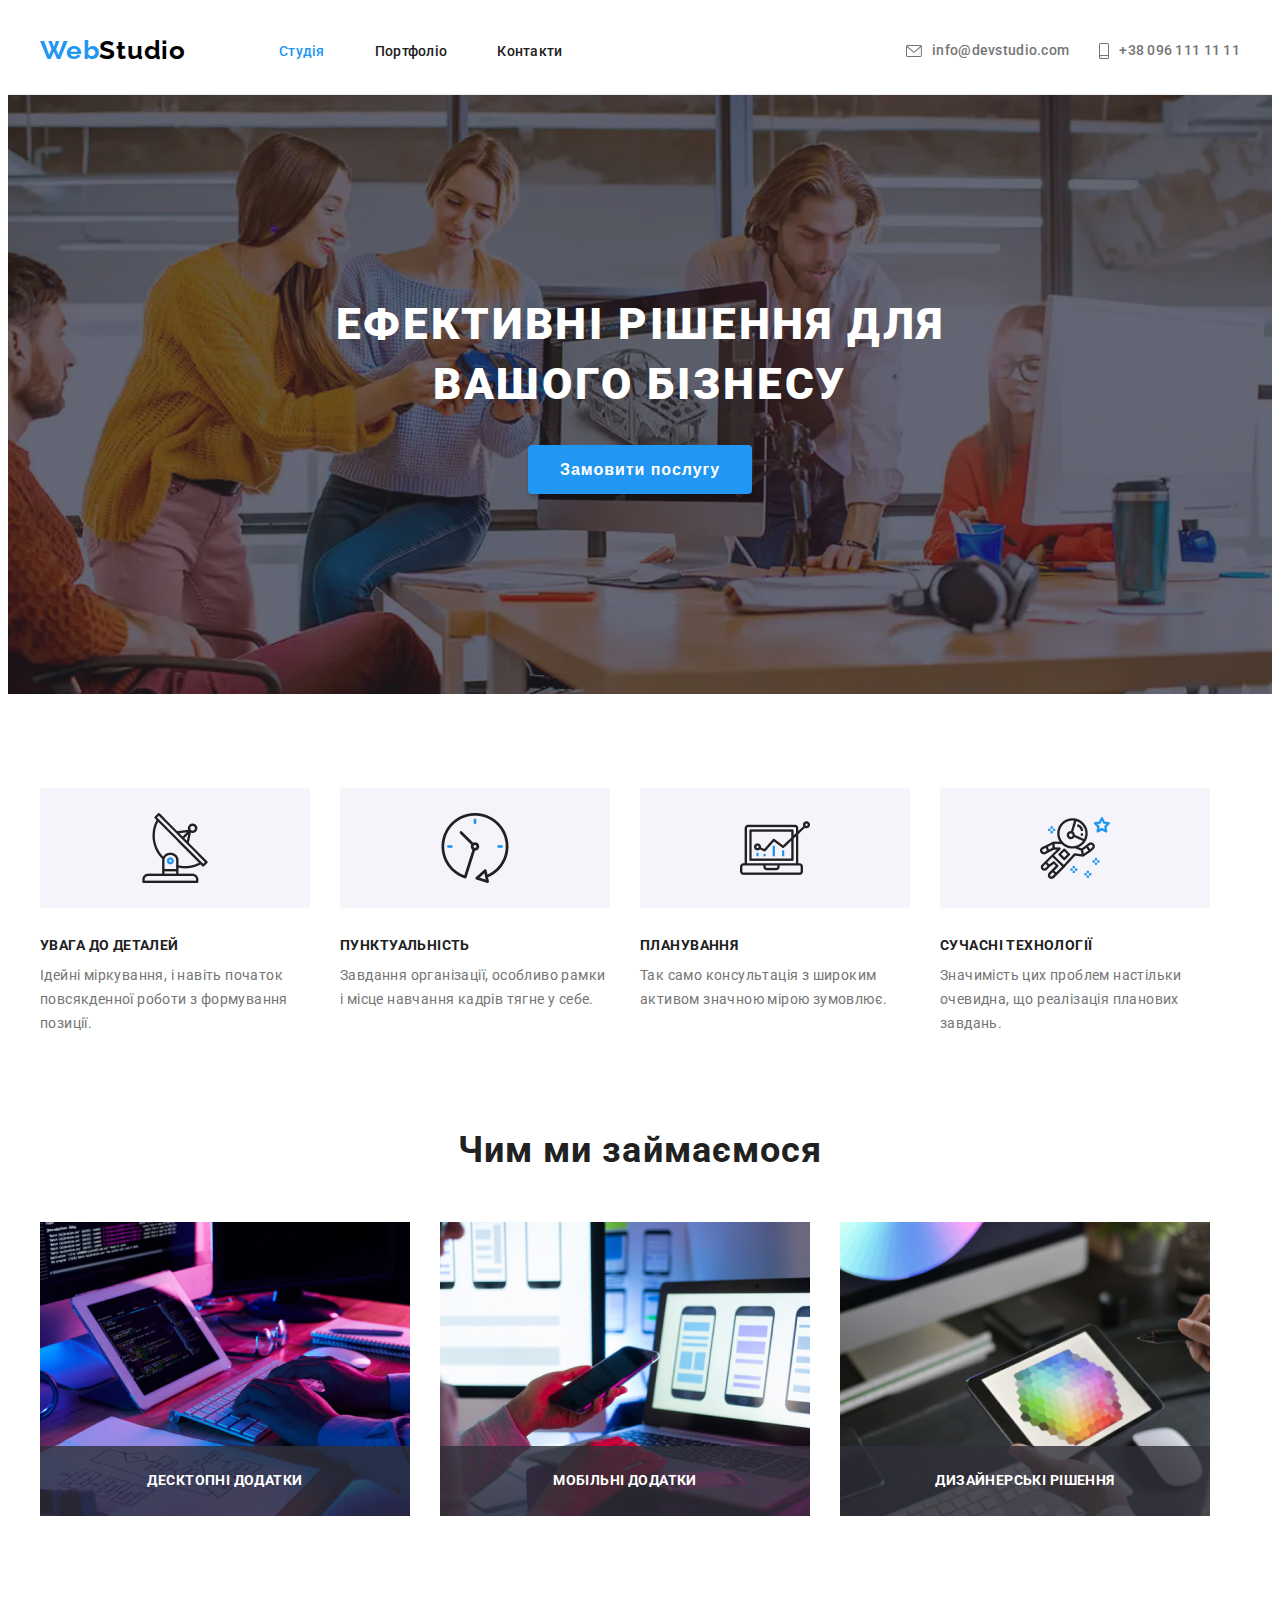
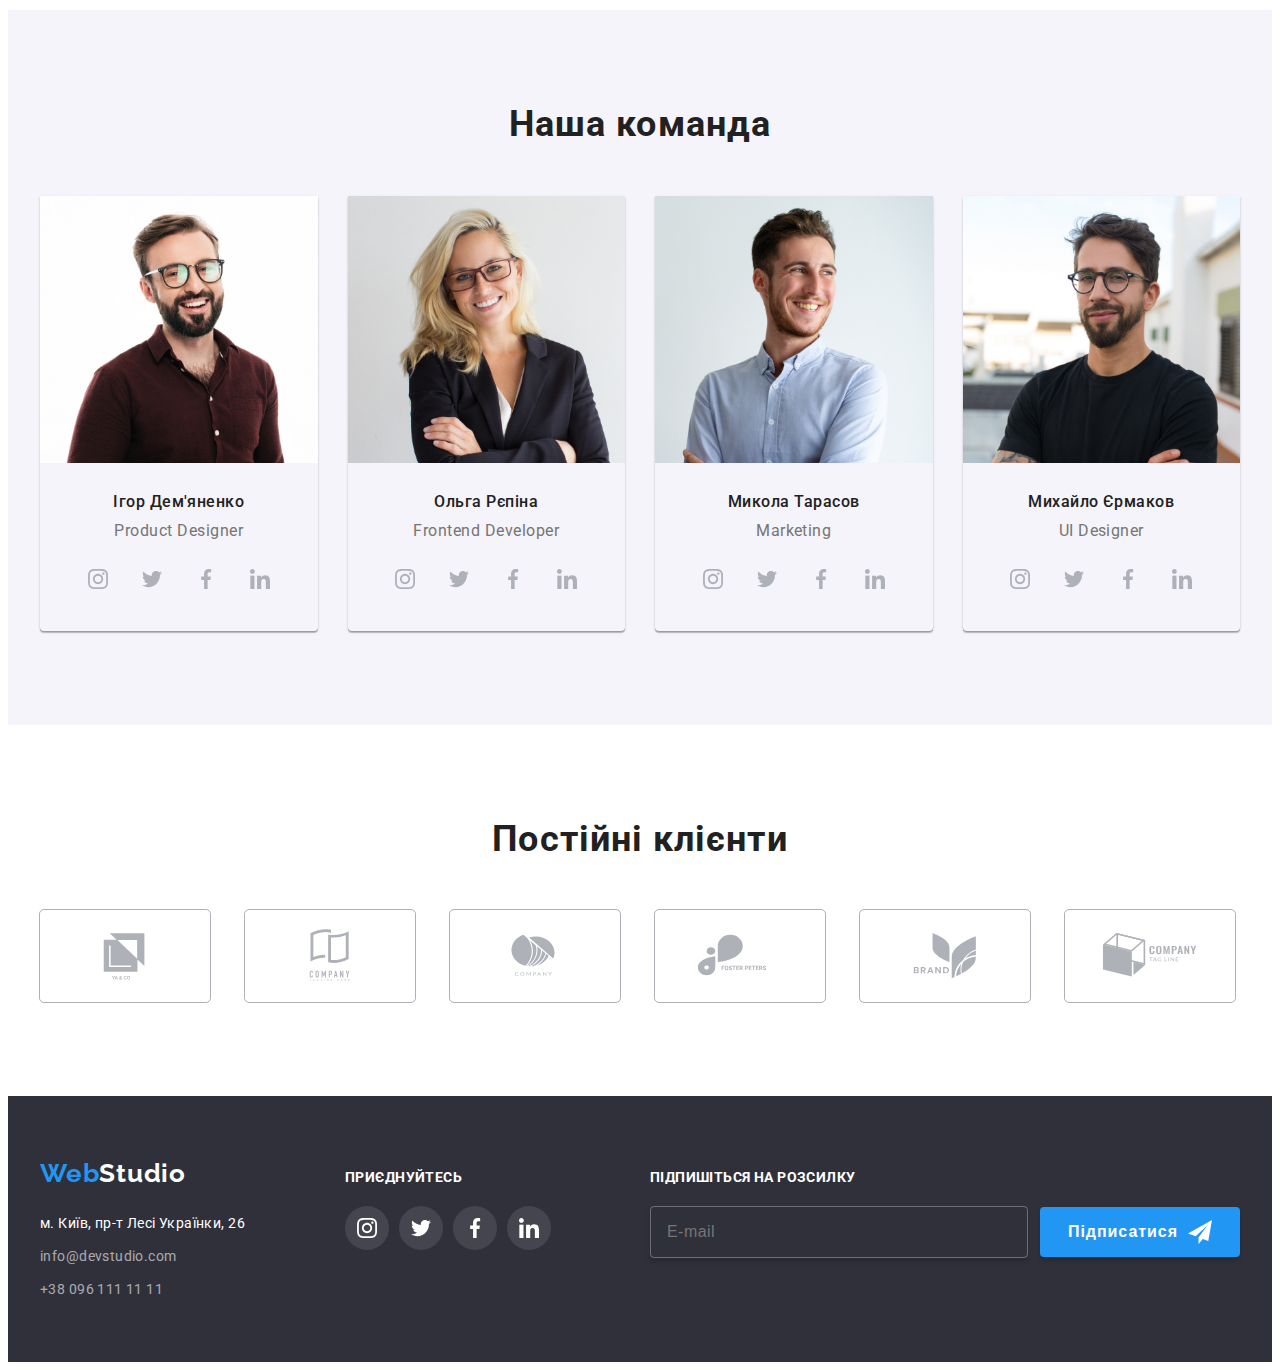
==== index.html @ 10460220 "firstcommit" ====
<!DOCTYPE html>
<html lang="en">
  <head>
    <meta charset="UTF-8" />
    <meta name="viewport" content="width=device-width, initial-scale=1.0" />
    <title>Document</title>
    <link
      rel="stylesheet"
      href="https://cdnjs.cloudflare.com/ajax/libs/modern-normalize/2.0.0/modern-normalize.min.css"
      integrity="sha512-4xo8blKMVCiXpTaLzQSLSw3KFOVPWhm/TRtuPVc4WG6kUgjH6J03IBuG7JZPkcWMxJ5huwaBpOpnwYElP/m6wg=="
      crossorigin="anonymous"
      referrerpolicy="no-referrer" />
    <link rel="preconnect" href="https://fonts.googleapis.com" />
    <link rel="preconnect" href="https://fonts.gstatic.com" crossorigin />
    <link
      href="https://fonts.googleapis.com/css2?family=Raleway:ital,wght@0,100..900;1,100..900&family=Roboto:ital,wght@0,100;0,300;0,400;0,500;0,700;0,900;1,100;1,300;1,400;1,500;1,700;1,900&display=swap"
      rel="stylesheet" />
   
    <link rel="stylesheet" href="./style/main.min.css" />
  </head>
  <body>
    <header class="header">
      <div class="container">
        <a href="./index.html" class="header__logo"
          ><span class="header__color">Web</span>Studio</a
        >
        <nav class="nav">
          <ul class="nav__list">
            <li class="nav__item">
              <a href="./index.html" class="nav__link curent">Студія</a>
            </li>
            <li class="nav__item">
              <a href="./pages/portfolio.html" class="nav__link">Портфоліо</a>
            </li>
            <li class="nav__item"><a href="#" class="nav__link">Контакти</a></li>
          </ul>
        </nav>
        <ul class="header__list">
          <li class="header__item">
            <a href="mailto:info@devstudio.com" class="header__link"
              ><svg class="header__icon">
                <use href="./img/symbol-defs.svg#icon-mail"></use>
                </svg><span class="header__cell">info@devstudio.com</span></a
            >
          </li>
          <li class="header__item">
            <a href="tel:+380961111111" class="header__link"
              ><svg class="header__icon">
                <use href="./img/symbol-defs.svg#icon-tel"></use>
                </svg>
                <span class="header__cell">+38 096 111 11 11</span></a>
          </li>
        </ul>
      </div>
    </header>
    <main>
      <section class="hero">
        <div class="container">
          <h1 class="hero__title">Ефективні рішення для вашого бізнесу</h1>
          <button type="button" class="hero__btn" data-modal-open>
            Замовити послугу
          </button>
        </div>
      </section>
      <section class="advant">
        <div class="container">
          <ul class="advant__list">
            <li class="advant__item">
              <h2 class="advant__title">УВАГА ДО ДЕТАЛЕЙ</h2>
              <p class="advant__text">
                Ідейні міркування, і навіть початок повсякденної роботи з
                формування позиції.
              </p>
            </li>
            <li class="advant__item">
              <h2 class="advant__title">ПУНКТУАЛЬНІСТЬ</h2>
              <p class="advant__text">
                Завдання організації, особливо рамки і місце навчання кадрів
                тягне у себе.
              </p>
            </li>
            <li class="advant__item">
              <h2 class="advant__title">ПЛАНУВАННЯ</h2>
              <p class="advant__text">
                Так само консультація з широким активом значною мірою зумовлює.
              </p>
            </li>
            <li class="advant__item">
              <h2 class="advant__title">СУЧАСНІ ТЕХНОЛОГІЇ</h2>
              <p class="advant__text">
                Значимість цих проблем настільки очевидна, що реалізація
                планових завдань.
              </p>
            </li>
          </ul>
        </div>
      </section>
      <section class="work">
        <div class="container">
          <h2 class="work__title">Чим ми займаємося</h2>
          <ul class="work__list">
            <li class="work__item">
              <img src="./img/comp.jpg" alt="comp" class="work-images" />
              <div class="work__wrap">
                <h3 class="work__deck">Десктопні додатки</h3>
              </div>
            </li>
            <li class="work__item">
              <img src="./img/tel.jpg" alt="tel" class="work__images" />
              <div class="work__wrap">
                <h3 class="work__deck">Мобільні додатки</h3>
              </div>
            </li>
            <li class="work__item">
              <img src="./img/tablet.jpg" alt="tablet" class="work__images" />
              <div class="work__wrap">
                <h3 class="work__deck">Дизайнерські рішення</h3>
              </div>
            </li>
          </ul>
        </div>
      </section>
      <section class="team">
        <div class="container">
          <h2 class="team__title">Наша команда</h2>
          <ul class="team__list">
            <li class="team__item">
              <img src="./img/igor.jpg" alt="igor" class="team__img" />
              <div class="team__wrap">
                <h3 class="team__name">Ігор Дем'яненко</h3>
                <p class="team__taxt">Product Designer</p>
                <ul class="team__items">
                  <li class="team__itm">
                    <a href="" class="team__link">
                      <svg class="team__icon">
                        <use href="./img/symbol-defs.svg#icon-instagram"></use>
                      </svg>
                    </a>
                  </li>
                  <li class="team__itm">
                    <a href="" class="team__link">
                      <svg class="team__icon">
                        <use href="./img/symbol-defs.svg#icon-twitter"></use>
                      </svg>
                    </a>
                  </li>
                  <li class="team__itm">
                    <a href="" class="team__link">
                      <svg class="team__icon">
                        <use href="./img/symbol-defs.svg#icon-facebook"></use>
                      </svg>
                    </a>
                  </li>
                  <li class="team__itm">
                    <a href="" class="team__link">
                      <svg class="team__icon">
                        <use href="./img/symbol-defs.svg#icon-linkedin"></use>
                      </svg>
                    </a>
                  </li>
                </ul>
              </div>
            </li>
            <li class="team__item">
              <img src="./img/olha.jpg" alt="olha" class="team__img" />
              <div class="team__wrap">
                <h3 class="team__name">Ольга Рєпіна</h3>
                <p class="team__taxt">Frontend Developer</p>
                <ul class="team__items">
                  <li class="team__itm">
                    <a href="" class="team__link">
                      <svg class="team__icon">
                        <use href="./img/symbol-defs.svg#icon-instagram"></use>
                      </svg>
                    </a>
                  </li>
                  <li class="team__itm">
                    <a href="" class="team__link">
                      <svg class="team__icon">
                        <use href="./img/symbol-defs.svg#icon-twitter"></use>
                      </svg>
                    </a>
                  </li>
                  <li class="team__itm">
                    <a href="" class="team__link">
                      <svg class="team__icon">
                        <use href="./img/symbol-defs.svg#icon-facebook"></use>
                      </svg>
                    </a>
                  </li>
                  <li class="team__itm">
                    <a href="" class="team__link">
                      <svg class="team__icon">
                        <use href="./img/symbol-defs.svg#icon-linkedin"></use>
                      </svg>
                    </a>
                  </li>
                </ul>
              </div>
            </li>
            <li class="team__item">
              <img src="./img/mukola.jpg" alt="mukola" class="team__img" />
              <div class="team__wrap">
                <h3 class="team__name">Микола Тарасов</h3>
                <p class="team__taxt">Marketing</p>
                <ul class="team__items">
                  <li class="team__itm">
                    <a href="" class="team__link">
                      <svg class="team__icon">
                        <use href="./img/symbol-defs.svg#icon-instagram"></use>
                      </svg>
                    </a>
                  </li>
                  <li class="team__itm">
                    <a href="" class="team__link">
                      <svg class="team__icon">
                        <use href="./img/symbol-defs.svg#icon-twitter"></use>
                      </svg>
                    </a>
                  </li>
                  <li class="team__itm">
                    <a href="" class="team__link">
                      <svg class="team__icon">
                        <use href="./img/symbol-defs.svg#icon-facebook"></use>
                      </svg>
                    </a>
                  </li>
                  <li class="team__itm">
                    <a href="" class="team__link">
                      <svg class="team__icon">
                        <use href="./img/symbol-defs.svg#icon-linkedin"></use>
                      </svg>
                    </a>
                  </li>
                </ul>
              </div>
            </li>
            <li class="team__item">
              <img src="./img/michael.jpg" alt="michael" class="team__img" />
              <div class="team__wrap">
                <h3 class="team__name">Михайло Єрмаков</h3>
                <p class="team__taxt">UI Designer</p>
                <ul class="team__items">
                  <li class="team__itm">
                    <a href="" class="team__link">
                      <svg class="team__icon">
                        <use href="./img/symbol-defs.svg#icon-instagram"></use>
                      </svg>
                    </a>
                  </li>
                  <li class="team__itm">
                    <a href="" class="team__link">
                      <svg class="team__icon">
                        <use href="./img/symbol-defs.svg#icon-twitter"></use>
                      </svg>
                    </a>
                  </li>
                  <li class="team__itm">
                    <a href="" class="team__link">
                      <svg class="team__icon">
                        <use href="./img/symbol-defs.svg#icon-facebook"></use>
                      </svg>
                    </a>
                  </li>
                  <li class="team__itm">
                    <a href="" class="team__link">
                      <svg class="team__icon">
                        <use href="./img/symbol-defs.svg#icon-linkedin"></use>
                      </svg>
                    </a>
                  </li>
                </ul>
              </div>
            </li>
          </ul>
        </div>
      </section>
      <section class="client">
        <div class="container">
          <h2 class="client__title">Постійні клієнти</h2>
          <ul class="client__list">
            <li class="client__item">
              <a href="" class="client__link">
                <svg class="client__icon">
                  <use href="./img/symbol-defs.svg#icon-yago"></use>
                </svg>
              </a>
            </li>
            <li class="client__item">
              <a href="" class="client__link">
                <svg class="client__icon">
                  <use href="./img/symbol-defs.svg#icon-company"></use>
                </svg>
              </a>
            </li>
            <li class="client__item">
              <a href="" class="client__link">
                <svg class="client__icon">
                  <use href="./img/symbol-defs.svg#icon-company1"></use>
                </svg>
              </a>
            </li>
            <li class="client__item">
              <a href="" class="client__link">
                <svg class="client__icon">
                  <use href="./img/symbol-defs.svg#icon-foster"></use>
                </svg>
              </a>
            </li>
            <li class="client__item">
              <a href="" class="client__link">
                <svg class="client__icon">
                  <use href="./img/symbol-defs.svg#icon-brand"></use>
                </svg>
              </a>
            </li>
            <li class="client__item">
              <a href="" class="client__link">
                <svg class="client__icon">
                  <use href="./img/symbol-defs.svg#icon-tag-line"></use>
                </svg>
              </a>
            </li>
          </ul>
        </div>
      </section>
    </main>
    <footer class="footer">
      <div class="container">
        <div class="footer__wrapper">
          <a href="./index.html" class="footer__logo"
            ><span class="footer__color">Web</span>Studio</a
          >
          <address class="footer__address">
            <a
              href="https://www.google.com/maps?sca_esv=b5919fffce7396f9&sca_upv=1&rlz=1C1CHZN_ruUA982UA982&output=search&q=%D0%BC.+%D0%9A%D0%B8%D1%97%D0%B2,+%D0%BF%D1%80-%D1%82+%D0%9B%D0%B5%D1%81%D1%96+%D0%A3%D0%BA%D1%80%D0%B0%D1%97%D0%BD%D0%BA%D0%B8,+26&source=lnms&fbs=[base64]&entry=mc&ved=1t:200715&ictx=111"
              target="_blank"
              class="footer__position"
              >м. Київ, пр-т Лесі Українки, 26</a
            >
            <ul class="footer__list">
              <li class="footer__item">
                <a href="mailto:info@devstudio.com" class="footer__link"
                  >info@devstudio.com</a
                >
              </li>
              <li class="footer__item">
                <a href="tel:+380961111111" class="footer__link"
                  >+38 096 111 11 11</a
                >
              </li>
            </ul>
          </address>
        </div>
        <div class="footer__box">
          <h2 class="footer__title">приєднуйтесь</h2>
          <ul class="footer__items">
            <li class="footer__itm">
              <a href="" class="footer__social">
                <svg class="footer__icon">
                  <use href="./img/symbol-defs.svg#icon-instagram"></use>
                </svg>
              </a>
            </li>
            <li class="footer__itm">
              <a href="" class="footer__social">
                <svg class="footer__icon">
                  <use href="./img/symbol-defs.svg#icon-twitter"></use>
                </svg>
              </a>
            </li>
            <li class="footer__itm">
              <a href="" class="footer__social">
                <svg class="footer__icon">
                  <use href="./img/symbol-defs.svg#icon-facebook"></use>
                </svg>
              </a>
            </li>
            <li class="footer__itm">
              <a href="" class="footer__social">
                <svg class="footer__icon">
                  <use href="./img/symbol-defs.svg#icon-linkedin"></use>
                </svg>
              </a>
            </li>
          </ul>
        </div>
        <div class="footer__block">
          <b class="footer__subscribe">Підпишіться на розсилку</b>
          <form class="footer__form">
            <input type="email" placeholder="E-mail" class="footer__input" />
            <button type="submit" class="footer__btn">
              Підписатися
              <svg class="footer__plane">
                <use href="./img/symbol-defs.svg#icon-plane"></use>
              </svg>
            </button>
          </form>
        </div>
      </div>
    </footer>
    <div class="backdrop is-hidden" data-modal>
      <div class="modal">
        <h2 class="modal__title">Залиште свої дані, ми вам передзвонимо</h2>
        <form class="modal__form">
          <div class="modal__box">
            <label class="modal__label" for="name"
              >Ім'я
              <input type="text" class="modal__input" id="name" required />
              <svg class="modal__icon">
                <use href="./img/symbol-defs.svg#icon-person"></use>
              </svg>
            </label>
          </div>
          <div class="modal__box">
            <label class="modal__label" for="tel"
              >Телефон
              <input
                type="tel"
                class="modal__input"
                id="tel"
                required
                pattern="^(\+?38)?0\d{9}$"
                placeholder="+380501234567" />

              <svg class="modal__icon">
                <use href="./img/symbol-defs.svg#icon-phone"></use>
              </svg>
            </label>
          </div>
          <div class="modal__box">
            <label class="modal__label" for="post"
              >Пошта
              <input type="email" class="modal__input" id="post" required />

              <svg class="modal__icon">
                <use href="./img/symbol-defs.svg#icon-email"></use>
              </svg>
            </label>
          </div>
          <label class="modal__label" for="coment"
            >Коментар
            <textarea
              name="feedback"
              placeholder="Введіть текст"
              class="modal__coment"
              id="coment"
              required></textarea>
          </label>
          <div class="modal__wrap">
            <label class="modal__checked" for="check">
              <input type="checkbox" class="modal__check" id="check" required />
              <span class="modal__span">Погоджуюся з розсилкою та приймаю</span>
            </label>
            <a href="/" class="modal__link"> Умови договору</a>
          </div>
          <button type="submit" class="modal__btn">Відправити</button>
          <button type="button" class="btn__close" data-modal-close>
            <svg class="form__close">
              <use href="./img/symbol-defs.svg#icon-close"></use>
            </svg>
          </button>
        </form>
      </div>
    </div>
    <script src="./js/modal.js"></script>
  </body>
</html>
---- style/main.min.css ----
body{font-family:"Roboto"}.container{width:1200px;margin:0 auto;padding:0 15px}ul{list-style:none;margin:0;padding:0}a{text-decoration:none}img{display:block;width:100%;height:auto;max-width:100%}h1,h2,h3,p{margin:0}.header{padding:16px 0;border-bottom:1px solid #ececec}@media screen and (min-width: 768px){.header{padding:26px 0}}@media screen and (min-width: 1200px){.header{padding:25px 0}}.header>.container{display:flex;align-items:center}.header__logo{color:#000;font-family:"Raleway";font-size:24px;font-weight:700;line-height:1.38;letter-spacing:.72px;margin-right:auto;animation:logo-scale 5000ms alternate infinite}@media screen and (min-width: 768px){.header__logo{margin-right:88px}}@media screen and (min-width: 1200px){.header__logo{font-size:26px;letter-spacing:.78px;margin-right:93px}}@keyframes logo-scale{0%{transform:scale(0.9)}100%{transform:scale(1.1)}}.header__button{border:none;background:rgba(0,0,0,0);width:40px;height:40px}@media screen and (min-width: 768px){.header__button{display:none}}.header__burger{width:40px;height:40px;fill:#000}.header__color{color:#2196f3}.header__list{margin-left:auto;display:none}@media screen and (min-width: 768px){.header__list{flex-direction:column;gap:10px;display:flex}}@media screen and (min-width: 1200px){.header__list{flex-direction:row;gap:30px}}.header__item:nth-child(2) .header__icon{width:10px;height:16px}.header__link{display:flex;align-items:center;gap:10px}.header__link:hover .header__cell,.header__link:focus .header__cell{color:#2196f3}.header__link:hover .header__icon,.header__link:focus .header__icon{fill:#2196f3}.header__cell{color:#757575;font-size:12px;font-weight:500;line-height:1.14;letter-spacing:.28px;transition:color 250ms cubic-bezier(0.4, 0, 0.2, 1)}@media screen and (min-width: 1200px){.header__cell{font-size:14px}}.header__icon{width:16px;height:12px;fill:#757575;transition:fill 250ms cubic-bezier(0.4, 0, 0.2, 1)}.nav__list{display:none;gap:50px}@media screen and (min-width: 768px){.nav__list{display:flex}}.nav__item{position:relative}.nav__link{color:#212121;font-size:14px;font-weight:500;line-height:1.14;letter-spacing:.28px;transition:color 250ms cubic-bezier(0.4, 0, 0.2, 1)}.nav__link:hover,.nav__link:focus{color:#2196f3}.curent{color:#2196f3}.curent::after{content:"";display:block;opacity:0;border-radius:2px;background-color:#2196f3;width:100%;height:4px;position:absolute;top:49px;left:0;transition:550ms cubic-bezier(0.4, 0, 0.2, 1);transform:scale(0)}.curent:hover::after{opacity:1;transform:scale(1)}.menu{z-index:1;position:fixed;top:0;left:0;width:100vw;height:100vh;background-color:#fff;padding:48px 0px 48px 40px;box-shadow:0px 4px 8px 0px rgba(0,0,0,.04),0px 2px 4px 0px rgba(0,0,0,.08),0px 1px 3px 0px rgba(0,0,0,.16)}.menu__button{background-color:rgba(0,0,0,0);position:absolute;top:10px;right:15px;border:none}.menu__close{width:40px;height:40px;fill:#000}.menu__item:first-child{margin-bottom:36px}.menu__item:last-child{margin-top:32px;margin-bottom:200px}.menu__link{color:#212121;font-size:40px;font-weight:500;line-height:normal;letter-spacing:.8px}.menu__link:hover{color:#2196f3}.menu__item-contact:first-child{margin-bottom:32px}.menu__item-contact:first-child .menu__contact-link{color:#2196f3;font-family:"Roboto";font-size:34px;font-style:normal;font-weight:500;line-height:normal;letter-spacing:.68px}.menu__contact-link{color:#757575;font-family:"Roboto";font-size:24px;font-style:normal;font-weight:500;line-height:normal;letter-spacing:.48px}.menu__list-social{display:flex;margin-top:64px;flex-wrap:wrap}.menu__item-social:not(:last-child){margin-right:10px;display:flex}.menu__item-social:not(:last-child)::after{content:"";width:1px;height:22px;background:rgba(33,33,33,.2);display:flex;margin-left:10px}.menu__link-social{color:#2196f3;font-size:18px;font-weight:500;line-height:22px;letter-spacing:.36px}.hero{padding-top:118px;padding-bottom:118px;background-image:linear-gradient(rgba(47, 48, 58, 0.4), rgba(47, 48, 58, 0.4)),url(../img/hero.webp);background-position:center;background-repeat:no-repeat;background-size:cover;text-align:center;overflow:hidden}@media screen and (min-width: 1200px){.hero{padding-top:200px;padding-bottom:200px}}.hero__title{color:#fff;text-align:center;font-size:26px;font-weight:900;line-height:1.61;letter-spacing:1.56px;text-transform:uppercase;width:100%;margin-left:auto;margin-right:auto;margin-bottom:30px;animation-name:title-move;animation-duration:2000ms}@media screen and (min-width: 480px){.hero__title{width:360px}}@media screen and (min-width: 1200px){.hero__title{width:696px;font-size:44px;letter-spacing:2.64px;line-height:1.36;margin-bottom:30px}}@keyframes title-move{0%{transform:translateX(-1500px) scale(0);color:#000}100%{transform:translateX(0) scale(1);color:#fff}}.hero__btn{color:#fff;text-align:center;font-size:16px;font-weight:700;line-height:1.87;letter-spacing:.96px;background-color:#2196f3;padding:10px 24px;border:none;border-radius:4px;box-shadow:0px 4px 4px 0px rgba(0,0,0,.15);animation-name:btn-move;animation-duration:2000ms}@media screen and (min-width: 1200px){.hero__btn{padding:10px 32px}}@keyframes btn-move{0%{transform:translateX(1500px) rotate(0) scale(0);color:#000;background-color:red}100%{transform:translateX(0) rotate(360deg) scale(1);color:#fff;background-color:#2196f3}}.advant{padding-top:94px}.advant__list{display:flex;flex-wrap:wrap;gap:30px}.advant__item::before{content:"";margin-bottom:30px;display:block;width:100%;height:120px;border-radius:4px;background-color:#f5f4fa;background-position:center;background-repeat:no-repeat}.advant__item:first-child::before{background-image:url(../img/antenna.png)}.advant__item:nth-child(2)::before{background-image:url(../img/clock.png)}.advant__item:nth-child(3)::before{background-image:url(../img/diagram.png)}.advant__item:last-child::before{background-image:url(../img/astronaut.png)}.advant__title{color:#212121;font-size:14px;font-weight:700;line-height:1.14;letter-spacing:.42px;text-transform:uppercase;margin-bottom:10px;text-align:center}@media screen and (min-width: 768px){.advant__title{text-align:start}}.advant__text{color:#757575;font-size:14px;font-weight:400;line-height:1.71;letter-spacing:.4px;width:100%}@media screen and (min-width: 768px){.advant__text{width:354px}}@media screen and (min-width: 1200px){.advant__text{width:270px}}.work{padding-top:94px;padding-bottom:94px;text-align:center;display:none}@media screen and (min-width: 1200px){.work{display:block}}.work__title{color:#212121;text-align:center;font-size:36px;font-weight:700;line-height:1.16;letter-spacing:1.08px;margin-bottom:50px}.work__list{display:flex;gap:30px}.work__item{position:relative}.work__wrap{padding-top:27px;padding-bottom:27px;background-color:rgba(47,48,58,.8);position:absolute;bottom:0;left:0;width:100%}.work__deck{color:#fff;text-align:center;font-size:14px;font-weight:700;line-height:1.14;letter-spacing:.42px;text-transform:uppercase}.team{padding-top:60px;padding-bottom:60px;text-align:center;background-color:#f5f4fa}@media screen and (min-width: 1200px){.team{padding-top:94px;padding-bottom:94px}}.team__title{color:#212121;text-align:center;font-size:28px;font-weight:700;line-height:1.16;letter-spacing:.84px;margin-bottom:30px}@media screen and (min-width: 1200px){.team__title{font-size:36px;letter-spacing:1.08px;margin-bottom:50px}}.team__list{display:flex;gap:30px;flex-wrap:wrap}.team__item{flex-basis:100%;border-radius:0px 0px 4px 4px;box-shadow:0px 1px 3px 0px rgba(0,0,0,.12),0px 1px 1px 0px rgba(0,0,0,.14),0px 2px 1px 0px rgba(0,0,0,.2)}@media screen and (min-width: 768px){.team__item{flex-basis:calc((100% - 30px)/2)}}@media screen and (min-width: 1200px){.team__item{flex-basis:calc((100% - 90px)/4)}}.team__img{width:100%}.team__wrap{padding-top:30px;padding-bottom:30px}.team__name{color:#212121;text-align:center;font-size:16px;font-weight:500;line-height:1.18;letter-spacing:.48px;margin-bottom:10px}.team__taxt{color:#757575;text-align:center;font-size:16px;font-weight:400;line-height:1.18;letter-spacing:.48px;margin-bottom:16px}.team__items{display:flex;justify-content:center;gap:10px}.team__link{padding:12px 12px;border-radius:50%;display:flex;justify-content:center;align-items:center;transition-property:background-color;transition-duration:250ms;transition-timing-function:cubic-bezier(0.4, 0, 0.2, 1)}.team__link:hover,.team__link:focus{border:none;background-color:#2196f3;outline:0px solid #2196f3}.team__link:hover .team__icon,.team__link:focus .team__icon{fill:#fff}.team__icon{width:20px;height:20px;fill:#afb1b8;transition-property:fill;transition-duration:250ms;transition-timing-function:cubic-bezier(0.4, 0, 0.2, 1)}.client{padding-top:60px;padding-bottom:60px;text-align:center}@media screen and (min-width: 1200px){.client{padding-top:94px;padding-bottom:94px}}.client__title{color:#212121;text-align:center;font-size:28px;font-weight:700;line-height:1.16;letter-spacing:.84px;margin-bottom:30px}@media screen and (min-width: 1200px){.client__title{font-size:36px;letter-spacing:1.08px;margin-bottom:50px}}.client__list{display:flex;flex-wrap:wrap;gap:30px}.client__item{flex-basis:calc((100% - 30px)/2)}@media screen and (min-width: 768px){.client__item{flex-basis:calc((100% - 60px)/3)}}@media screen and (min-width: 1200px){.client__item{flex-basis:calc((100% - 150px)/6)}}.client__item:hover .client__link{border-color:#2196f3}.client__item:hover .client__icon{fill:#2196f3}.client__link{width:100%;height:92px;border-radius:4px;outline:1px solid #afb1b8;display:flex;justify-content:center;align-items:center;transition-property:border-color;transition-duration:250ms;transition-timing-function:cubic-bezier(0.4, 0, 0.2, 1)}@media screen and (min-width: 480px){.client__link{width:210px}}@media screen and (min-width: 768px){.client__link{width:226px}}@media screen and (min-width: 1200px){.client__link{width:170px}}.client__icon{width:106px;height:60px;fill:#afb1b8;transition-property:fill;transition-duration:250ms;transition-timing-function:cubic-bezier(0.4, 0, 0.2, 1)}.footer{padding-top:60px;padding-bottom:60px;background-color:#2f303a}.footer>.container{display:flex;flex-direction:column;text-align:center;justify-content:center;flex-wrap:wrap;row-gap:60px}@media screen and (min-width: 768px){.footer>.container{align-items:first baseline;flex-direction:row}}@media screen and (min-width: 1200px){.footer>.container{text-align:start}}.footer__wrapper{display:flex;flex-direction:column}@media screen and (min-width: 768px){.footer__wrapper{width:235px}}.footer__logo{color:#fff;font-family:"Raleway";font-size:24px;font-weight:700;line-height:1.38;letter-spacing:.72px}@media screen and (min-width: 1200px){.footer__logo{font-size:26px;letter-spacing:.78px}}.footer__color{color:#2196f3}.footer__address{font-style:normal;margin-top:20px}@media screen and (min-width: 768px){.footer__box{margin-left:165px}}@media screen and (min-width: 1200px){.footer__box{margin-left:70px}}.footer__position{color:#fff;font-size:14px;font-weight:400;line-height:1.71;letter-spacing:.42px;margin-bottom:9px}.footer__list{display:flex;flex-direction:column;gap:9px;margin-top:9px}.footer__link{color:rgba(255,255,255,.6);font-size:14px;font-weight:400;line-height:1.71;letter-spacing:.42px}.footer__title{color:#fff;font-size:14px;font-weight:700;line-height:1.14;letter-spacing:.42px;text-transform:uppercase;margin-bottom:20px}.footer__items{display:flex;justify-content:center;gap:10px}.footer__social{padding:12px;display:flex;justify-content:center;align-items:center;border-radius:50%;background-color:rgba(255,255,255,.1);transition-property:background-color;transition-duration:250ms;transition-timing-function:cubic-bezier(0.4, 0, 0.2, 1)}.footer__social:hover{background-color:#2196f3}.footer__icon{width:20px;height:20px;fill:#fff;transition-property:fill;transition-duration:250ms;transition-timing-function:cubic-bezier(0.4, 0, 0.2, 1)}@media screen and (min-width: 1200px){.footer__block{margin-left:auto}}.footer__subscribe{color:#fff;font-size:14px;font-weight:700;line-height:1.14;letter-spacing:.42px;text-transform:uppercase;margin-bottom:20px;display:inline-block}.footer__form{display:flex;align-items:center;flex-direction:column;gap:20px}@media screen and (min-width: 1200px){.footer__form{flex-direction:row;gap:12px}}.footer__input{color:rgba(255,255,255,.6);font-size:16px;font-weight:400;line-height:1.25;letter-spacing:.48px;padding-top:15px;padding-bottom:15px;padding-left:16px;border-radius:4px;border:1px solid rgba(255,255,255,.3);background:rgba(33,150,243,0);box-shadow:0px 4px 4px 0px rgba(0,0,0,.15);width:100%}@media screen and (min-width: 480px){.footer__input{width:450px}}@media screen and (min-width: 1200px){.footer__input{width:358px}}.footer__btn{color:#fff;background-color:#2196f3;padding:10px 31px;text-align:center;font-size:16px;font-weight:700;line-height:1.87;letter-spacing:.96px;border-radius:4px;box-shadow:0px 4px 4px 0px rgba(0,0,0,.15);border:none;display:flex;align-items:center;gap:10px}@media screen and (min-width: 1200px){.footer__btn{padding:10px 28px}}.footer__plane{width:24px;height:24px;fill:#fff}.backdrop{position:fixed;display:flex;justify-content:center;align-items:center;top:0;left:0;width:100%;height:100%;background-image:linear-gradient(rgba(0, 0, 0, 0.5), rgba(0, 0, 0, 0.5));opacity:1;transition:opacity 400ms cubic-bezier(0.175, 0.885, 0.32, 1.275)}.is-hidden{opacity:0;pointer-events:none;visibility:hidden}.is-hidden .modal{transform:translate(0) rotate(360deg)}.modal{position:absolute;top:50%;left:50%;transform:translate(-50%, -50%);padding:40px;border-radius:4px;background:#fff;box-shadow:0px 1px 3px 0px rgba(0,0,0,.12),0px 1px 1px 0px rgba(0,0,0,.14),0px 2px 1px 0px rgba(0,0,0,.2);transition:visibility 400ms cubic-bezier(0.175, 0.885, 0.32, 1.275),opacity 400ms cubic-bezier(0.175, 0.885, 0.32, 1.275),box-shadow 400ms cubic-bezier(0.175, 0.885, 0.32, 1.275),transform 1s}.modal__title{color:#212121;text-align:center;font-size:20px;font-weight:700;line-height:1.15;letter-spacing:.6px;margin-bottom:12px;text-align:center}.modal__form{font-size:20px}.modal__box{position:relative}.modal__label{color:#757575;font-size:12px;font-weight:400;line-height:1.16;letter-spacing:.12px}.modal__icon{width:18px;height:18px;fill:#212121;position:absolute;top:55%;left:14px}.modal__input{display:block;margin-top:4px;margin-bottom:10px;width:100%;height:40px;border-radius:4px;border:1px solid rgba(33,33,33,.2);outline:rgba(0,0,0,0);padding:11px 12px 11px 42px;font-size:14px}.modal__input:hover,.modal__input:focus{border:1px solid #2196f3}.modal__input:hover+.modal__icon,.modal__input:focus+.modal__icon{fill:#2196f3}.modal__coment{display:block;margin-top:4px;margin-bottom:20px;padding:12px 16px;border-radius:4px;border:1px solid rgba(33,33,33,.2);width:100%;height:120px;color:rgba(117,117,117,.5);font-size:12px;font-weight:400;line-height:1.16;letter-spacing:.12px;resize:none;outline:rgba(0,0,0,0);font-size:14px}.modal__coment:focus{border-color:#2196f3}.modal__wrap{display:flex;align-items:center;gap:4px;margin-left:12px;margin-right:11px}.modal__checked{display:flex;align-items:center}.modal__check{width:16px;height:15px}.modal__span{color:#757575;font-size:14px;font-weight:400;line-height:1.71;letter-spacing:.42px;margin-left:8px}.modal__link{color:#2196f3;font-size:14px;font-weight:400;line-height:24px;letter-spacing:.42px;text-decoration-line:underline}.modal__btn{color:#fff;text-align:center;font-size:16px;font-weight:700;line-height:1.87;letter-spacing:.96px;padding:10px 52px;background-color:#2196f3;border:none;border-radius:4px;box-shadow:0px 4px 4px 0px rgba(0,0,0,.15);display:block;margin-left:auto;margin-right:auto;margin-top:30px}.btn__close{position:absolute;top:8px;right:8px;background-color:rgba(0,0,0,0);width:30px;height:30px;border-radius:50%;border:1px solid rgba(0,0,0,.1);outline:rgba(0,0,0,0);display:flex;justify-content:center;align-items:center}.btn__close:hover,.btn__close:focus{cursor:pointer}.btn__close:hover .form__close,.btn__close:focus .form__close{fill:#2196f3}.form__close{width:18px;height:18px;fill:#000}.card{padding-top:94px;padding-bottom:94px}.card__list{display:flex;flex-wrap:wrap;gap:30px}.card__item{flex-basis:100%;border:1px solid #eee;transition-property:box-shadow;transition-duration:250ms;transition-timing-function:cubic-bezier(0.4, 0, 0.2, 1)}@media screen and (min-width: 768px){.card__item{flex-basis:calc((100% - 30px)/2)}}@media screen and (min-width: 1200px){.card__item{flex-basis:calc((100% - 60px)/3)}}.card__item:hover{box-shadow:0px 1px 1px 0px rgba(0,0,0,.12),0px 4px 4px 0px rgba(0,0,0,.06),1px 4px 6px 0px rgba(0,0,0,.16)}.card__item:hover .card__desk{opacity:1}.card__box{position:relative;overflow:hidden}.card__img{width:100%}.card__desk{width:100%;height:100%;background-color:#2196f3;padding:63px 24px;color:#fff;font-size:18px;font-weight:400;line-height:1.55;letter-spacing:.54px;opacity:0;position:absolute;top:0;left:0;transition-property:opacity;transition-duration:250ms;transition-timing-function:cubic-bezier(0.4, 0, 0.2, 1)}.card__wrap{padding:20px 24px}.card__title{color:#212121;font-size:18px;font-weight:700;line-height:2;letter-spacing:1.08px;margin-bottom:4px}.card__text{color:#757575;font-size:16px;font-weight:400;line-height:1.87;letter-spacing:.48px}.button__list{display:flex;gap:8px;justify-content:flex-start;margin-bottom:50px;flex-wrap:wrap;row-gap:17px}@media screen and (min-width: 768px){.button__list{justify-content:center}}.button__btn{color:#212121;text-align:center;font-size:16px;font-style:normal;font-weight:500;line-height:1.62;letter-spacing:.48px;border-radius:4px;background:#f5f4fa;padding:6px 22px;border:none;transition-property:color,background-color,box-shadow;transition-duration:250ms;transition-timing-function:cubic-bezier(0.4, 0, 0.2, 1)}.button__btn:hover,.button__btn:focus{color:#fff;background-color:#2196f3;box-shadow:0px 3px 1px 0px rgba(0,0,0,.1),0px 1px 2px 0px rgba(0,0,0,.08),0px 2px 2px 0px rgba(0,0,0,.12)}/*# sourceMappingURL=main.min.css.map */
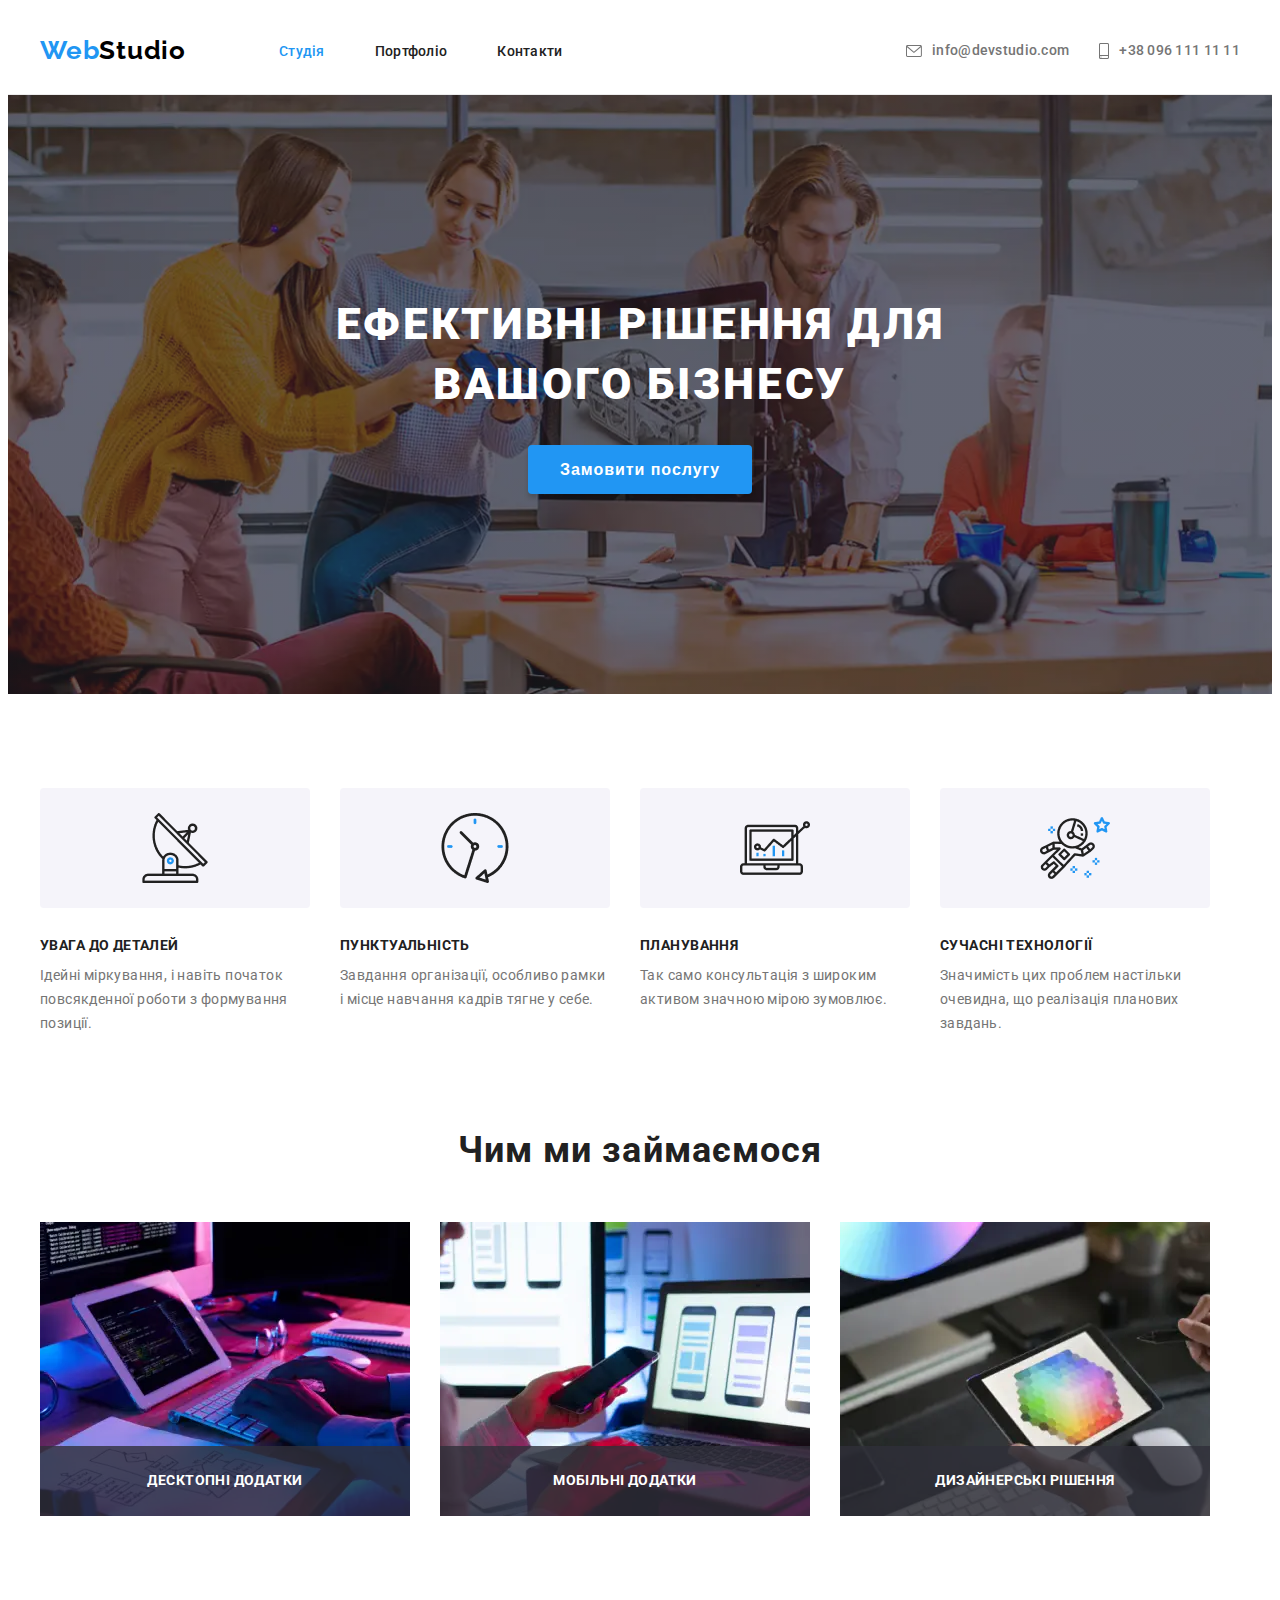
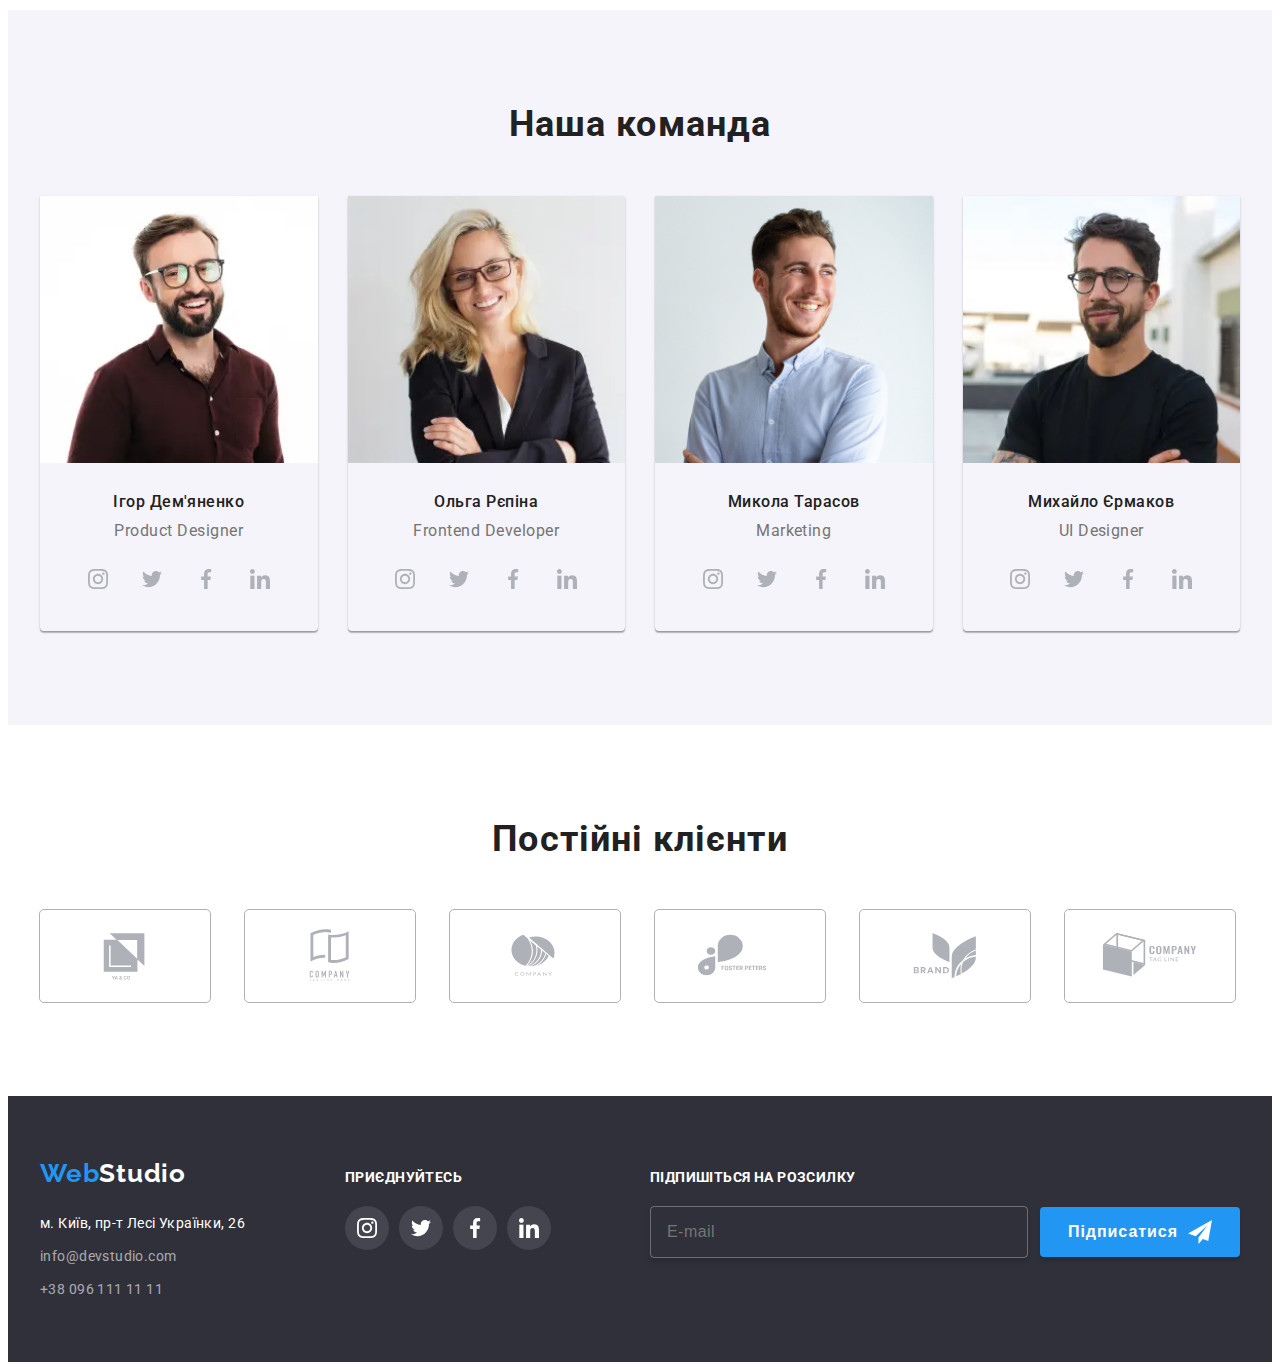
==== commit 6ac96bfa: "retina" ====
--- a/index.html
+++ b/index.html
@@ -9,13 +9,15 @@
       href="https://cdnjs.cloudflare.com/ajax/libs/modern-normalize/2.0.0/modern-normalize.min.css"
       integrity="sha512-4xo8blKMVCiXpTaLzQSLSw3KFOVPWhm/TRtuPVc4WG6kUgjH6J03IBuG7JZPkcWMxJ5huwaBpOpnwYElP/m6wg=="
       crossorigin="anonymous"
-      referrerpolicy="no-referrer" />
+      referrerpolicy="no-referrer"
+    />
     <link rel="preconnect" href="https://fonts.googleapis.com" />
     <link rel="preconnect" href="https://fonts.gstatic.com" crossorigin />
     <link
       href="https://fonts.googleapis.com/css2?family=Raleway:ital,wght@0,100..900;1,100..900&family=Roboto:ital,wght@0,100;0,300;0,400;0,500;0,700;0,900;1,100;1,300;1,400;1,500;1,700;1,900&display=swap"
-      rel="stylesheet" />
-   
+      rel="stylesheet"
+    />
+
     <link rel="stylesheet" href="./style/main.min.css" />
   </head>
   <body>
@@ -24,6 +26,11 @@
         <a href="./index.html" class="header__logo"
           ><span class="header__color">Web</span>Studio</a
         >
+        <button class="header__button" data-modal-header-open>
+          <svg class="header__burger">
+            <use href="./img/symbol-defs.svg#burger"></use>
+          </svg>
+        </button>
         <nav class="nav">
           <ul class="nav__list">
             <li class="nav__item">
@@ -32,25 +39,72 @@
             <li class="nav__item">
               <a href="./pages/portfolio.html" class="nav__link">Портфоліо</a>
             </li>
-            <li class="nav__item"><a href="#" class="nav__link">Контакти</a></li>
+            <li class="nav__item">
+              <a href="#" class="nav__link">Контакти</a>
+            </li>
           </ul>
         </nav>
         <ul class="header__list">
           <li class="header__item">
             <a href="mailto:info@devstudio.com" class="header__link"
               ><svg class="header__icon">
-                <use href="./img/symbol-defs.svg#icon-mail"></use>
-                </svg><span class="header__cell">info@devstudio.com</span></a
+                <use href="./img/symbol-defs.svg#icon-mail"></use></svg
+              ><span class="header__cell">info@devstudio.com</span></a
             >
           </li>
           <li class="header__item">
             <a href="tel:+380961111111" class="header__link"
               ><svg class="header__icon">
                 <use href="./img/symbol-defs.svg#icon-tel"></use>
-                </svg>
-                <span class="header__cell">+38 096 111 11 11</span></a>
+              </svg>
+              <span class="header__cell">+38 096 111 11 11</span></a
+            >
           </li>
         </ul>
+        <div class="menu is-hidden" data-header-modal>
+          <button class="menu__button" data-modal-header-close>
+            <svg class="menu__close">
+              <use href="./img/symbol-defs.svg#icon-close"></use>
+            </svg>
+          </button>
+          <ul class="menu__list">
+            <li class="menu__item">
+              <a href="./index.html" class="menu__link">Студія</a>
+            </li>
+            <li class="menu__item">
+              <a href="./pages/portfolio.html" class="menu__link">Портфоліо</a>
+            </li>
+            <li class="menu__item">
+              <a href="#" class="menu__link">Контакти</a>
+            </li>
+          </ul>
+          <ul class="menu__list-contact">
+            <li class="menu__item-contact">
+              <a href="tel:+380961111111" class="menu__contact-link"
+                >+38 096 111 11 11</a
+              >
+            </li>
+            <li class="menu__item-contact">
+              <a href="mailto:info@devstudio.com" class="menu__contact-link"
+                >info@devstudio.com</a
+              >
+            </li>
+          </ul>
+          <ul class="menu__list-social">
+            <li class="menu__item-social">
+              <a href="#" class="menu__link-social">Instagram</a>
+            </li>
+            <li class="menu__item-social">
+              <a href="#" class="menu__link-social">Twitter</a>
+            </li>
+            <li class="menu__item-social">
+              <a href="#" class="menu__link-social">Facebook</a>
+            </li>
+            <li class="menu__item-social">
+              <a href="#" class="menu__link-social">LinkedIn</a>
+            </li>
+          </ul>
+        </div>
       </div>
     </header>
     <main>
@@ -100,19 +154,46 @@
           <h2 class="work__title">Чим ми займаємося</h2>
           <ul class="work__list">
             <li class="work__item">
-              <img src="./img/comp.jpg" alt="comp" class="work-images" />
+              <picture>
+                <source
+                  srcset="
+                    ./img/desktop/desktop-comp@2x.webp 2x,
+                    ./img/desktop/desktop-comp@1x.webp 1x
+                  "
+                  media="(min-width: 1200px)"
+                />
+                <img src="./img/comp.jpg" alt="comp" class="work-images" />
+              </picture>
               <div class="work__wrap">
                 <h3 class="work__deck">Десктопні додатки</h3>
               </div>
             </li>
             <li class="work__item">
-              <img src="./img/tel.jpg" alt="tel" class="work__images" />
+              <picture>
+                <source
+                  srcset="
+                    ./img/desktop/desktop-mobile@2x.webp 2x,
+                    ./img/desktop/desktop-mobile@1x.webp 1x
+                  "
+                  media="(min-width: 1200px)"
+                />
+                <img src="./img/tel.jpg" alt="comp" class="work-images" />
+              </picture>
               <div class="work__wrap">
                 <h3 class="work__deck">Мобільні додатки</h3>
               </div>
             </li>
             <li class="work__item">
-              <img src="./img/tablet.jpg" alt="tablet" class="work__images" />
+              <picture>
+                <source
+                  srcset="
+                    ./img/desktop/desktop-tablet@2x.webp 2x,
+                    ./img/desktop/desktop-tablet@1x.webp 1x
+                  "
+                  media="(min-width: 1200px)"
+                />
+                <img src="./img/tablet.jpg" alt="comp" class="work-images" />
+              </picture>
               <div class="work__wrap">
                 <h3 class="work__deck">Дизайнерські рішення</h3>
               </div>
@@ -125,7 +206,30 @@
           <h2 class="team__title">Наша команда</h2>
           <ul class="team__list">
             <li class="team__item">
-              <img src="./img/igor.jpg" alt="igor" class="team__img" />
+              <picture>
+                <source
+                  srcset="
+                    ./img/desktop/igor-decstop@1x.webp 1x,
+                    ./img/desktop/igor-decstop@2x.webp 2x
+                  "
+                  media="(min-width: 1200px)"
+                />
+                <source
+                  srcset="
+                    ./img/tablet/igor-tablet@1x.webp 1x,
+                    ./img/tablet/igor-tablet@2x.webp 2x
+                  "
+                  media="(min-width: 768px)"
+                />
+                <source
+                  srcset="
+                    ./img/mobila/igor-mobile@1x.webp 1x,
+                    ./img/mobila/igor-mobile@2x.webp 2x
+                  "
+                  media="(max-width: 767px)"
+                />
+                <img src="./img/igor.jpg" alt="igor" class="team__img" />
+              </picture>
               <div class="team__wrap">
                 <h3 class="team__name">Ігор Дем'яненко</h3>
                 <p class="team__taxt">Product Designer</p>
@@ -162,7 +266,30 @@
               </div>
             </li>
             <li class="team__item">
-              <img src="./img/olha.jpg" alt="olha" class="team__img" />
+              <picture>
+                <source
+                  srcset="
+                    ./img/desktop/olga-decstop@1x.webp 1x,
+                    ./img/desktop/olga-decstop@2x.webp 2x
+                  "
+                  media="(min-width: 1200px)"
+                />
+                <source
+                  srcset="
+                    ./img/tablet/olga-tablet@1x.webp 1x,
+                    ./img/tablet/olga-tablet@2x.webp 2x
+                  "
+                  media="(min-width: 768px)"
+                />
+                <source
+                  srcset="
+                    ./img/mobila/olga-mobile@1x.webp 1x,
+                    ./img/mobila/olga-mobile@2x.webp 2x
+                  "
+                  media="(max-width: 767px)"
+                />
+                <img src="./img/olha.jpg" alt="olha" class="team__img" />
+              </picture>
               <div class="team__wrap">
                 <h3 class="team__name">Ольга Рєпіна</h3>
                 <p class="team__taxt">Frontend Developer</p>
@@ -199,7 +326,30 @@
               </div>
             </li>
             <li class="team__item">
-              <img src="./img/mukola.jpg" alt="mukola" class="team__img" />
+              <picture>
+                <source
+                  srcset="
+                    ./img/desktop/mukola-desktop@1x.jpg 1x,
+                    ./img/desktop/mukola-desktop@2x.jpg 2x
+                  "
+                  media="(min-width:1200px)"
+                />
+                <source
+                  srcset="
+                    ./img/tablet/mukola-tablet@1x.jpg 1x,
+                    ./img/tablet/mukola-tablet@2x.jpg 2x
+                  "
+                  media="(min-width:768px)"
+                />
+                <source
+                  srcset="
+                    ./img/mobila/mukola-mobile@1x.jpg 1x,
+                    ./img/mobila/mukola-mobile@2x.jpg 2x
+                  "
+                  media="(max-width:767px)"
+                />
+                <img src="./img/mukola.jpg" alt="mukola" class="team__img" />
+              </picture>
               <div class="team__wrap">
                 <h3 class="team__name">Микола Тарасов</h3>
                 <p class="team__taxt">Marketing</p>
@@ -236,7 +386,31 @@
               </div>
             </li>
             <li class="team__item">
-              <img src="./img/michael.jpg" alt="michael" class="team__img" />
+              <picture>
+                <source
+                  srcset="
+                    ./img/desktop/deskop-mihaylo@1x.webp 1x,
+                    ./img/desktop/deskop-mihaylo@2x.webp 2x
+                  "
+                  media="(min-width: 1200px)"
+                />
+                <source
+                  srcset="
+                    ./img/tablet/tablet-mihaylo@1x.webp 1x,
+                    ./img/tablet/tablet-mihaylo@2x.webp 2x
+                  "
+                  media="(min-width: 768px)"
+                />
+                <source
+                  srcset="
+                    ./img/mobila/mobile-mihaylo@1x.webp 1x,
+                    ./img/mobila/mobile-mihaylo@2x.webp 2x
+                  "
+                  media="(max-width: 767px)"
+                />
+                <img src="./img/michael.jpg" alt="michael" class="team__img" />
+              </picture>
+
               <div class="team__wrap">
                 <h3 class="team__name">Михайло Єрмаков</h3>
                 <p class="team__taxt">UI Designer</p>
@@ -421,7 +595,8 @@
                 id="tel"
                 required
                 pattern="^(\+?38)?0\d{9}$"
-                placeholder="+380501234567" />
+                placeholder="+380501234567"
+              />
 
               <svg class="modal__icon">
                 <use href="./img/symbol-defs.svg#icon-phone"></use>
@@ -445,7 +620,8 @@
               placeholder="Введіть текст"
               class="modal__coment"
               id="coment"
-              required></textarea>
+              required
+            ></textarea>
           </label>
           <div class="modal__wrap">
             <label class="modal__checked" for="check">
@@ -464,5 +640,6 @@
       </div>
     </div>
     <script src="./js/modal.js"></script>
+    <script src="./js/mobile-menu.js"></script>
   </body>
-</html>
+</html>--- a/style/main.min.css
+++ b/style/main.min.css
@@ -1 +1 @@
-body{font-family:"Roboto"}.container{width:1200px;margin:0 auto;padding:0 15px}ul{list-style:none;margin:0;padding:0}a{text-decoration:none}img{display:block;width:100%;height:auto;max-width:100%}h1,h2,h3,p{margin:0}.header{padding:16px 0;border-bottom:1px solid #ececec}@media screen and (min-width: 768px){.header{padding:26px 0}}@media screen and (min-width: 1200px){.header{padding:25px 0}}.header>.container{display:flex;align-items:center}.header__logo{color:#000;font-family:"Raleway";font-size:24px;font-weight:700;line-height:1.38;letter-spacing:.72px;margin-right:auto;animation:logo-scale 5000ms alternate infinite}@media screen and (min-width: 768px){.header__logo{margin-right:88px}}@media screen and (min-width: 1200px){.header__logo{font-size:26px;letter-spacing:.78px;margin-right:93px}}@keyframes logo-scale{0%{transform:scale(0.9)}100%{transform:scale(1.1)}}.header__button{border:none;background:rgba(0,0,0,0);width:40px;height:40px}@media screen and (min-width: 768px){.header__button{display:none}}.header__burger{width:40px;height:40px;fill:#000}.header__color{color:#2196f3}.header__list{margin-left:auto;display:none}@media screen and (min-width: 768px){.header__list{flex-direction:column;gap:10px;display:flex}}@media screen and (min-width: 1200px){.header__list{flex-direction:row;gap:30px}}.header__item:nth-child(2) .header__icon{width:10px;height:16px}.header__link{display:flex;align-items:center;gap:10px}.header__link:hover .header__cell,.header__link:focus .header__cell{color:#2196f3}.header__link:hover .header__icon,.header__link:focus .header__icon{fill:#2196f3}.header__cell{color:#757575;font-size:12px;font-weight:500;line-height:1.14;letter-spacing:.28px;transition:color 250ms cubic-bezier(0.4, 0, 0.2, 1)}@media screen and (min-width: 1200px){.header__cell{font-size:14px}}.header__icon{width:16px;height:12px;fill:#757575;transition:fill 250ms cubic-bezier(0.4, 0, 0.2, 1)}.nav__list{display:none;gap:50px}@media screen and (min-width: 768px){.nav__list{display:flex}}.nav__item{position:relative}.nav__link{color:#212121;font-size:14px;font-weight:500;line-height:1.14;letter-spacing:.28px;transition:color 250ms cubic-bezier(0.4, 0, 0.2, 1)}.nav__link:hover,.nav__link:focus{color:#2196f3}.curent{color:#2196f3}.curent::after{content:"";display:block;opacity:0;border-radius:2px;background-color:#2196f3;width:100%;height:4px;position:absolute;top:49px;left:0;transition:550ms cubic-bezier(0.4, 0, 0.2, 1);transform:scale(0)}.curent:hover::after{opacity:1;transform:scale(1)}.menu{z-index:1;position:fixed;top:0;left:0;width:100vw;height:100vh;background-color:#fff;padding:48px 0px 48px 40px;box-shadow:0px 4px 8px 0px rgba(0,0,0,.04),0px 2px 4px 0px rgba(0,0,0,.08),0px 1px 3px 0px rgba(0,0,0,.16)}.menu__button{background-color:rgba(0,0,0,0);position:absolute;top:10px;right:15px;border:none}.menu__close{width:40px;height:40px;fill:#000}.menu__item:first-child{margin-bottom:36px}.menu__item:last-child{margin-top:32px;margin-bottom:200px}.menu__link{color:#212121;font-size:40px;font-weight:500;line-height:normal;letter-spacing:.8px}.menu__link:hover{color:#2196f3}.menu__item-contact:first-child{margin-bottom:32px}.menu__item-contact:first-child .menu__contact-link{color:#2196f3;font-family:"Roboto";font-size:34px;font-style:normal;font-weight:500;line-height:normal;letter-spacing:.68px}.menu__contact-link{color:#757575;font-family:"Roboto";font-size:24px;font-style:normal;font-weight:500;line-height:normal;letter-spacing:.48px}.menu__list-social{display:flex;margin-top:64px;flex-wrap:wrap}.menu__item-social:not(:last-child){margin-right:10px;display:flex}.menu__item-social:not(:last-child)::after{content:"";width:1px;height:22px;background:rgba(33,33,33,.2);display:flex;margin-left:10px}.menu__link-social{color:#2196f3;font-size:18px;font-weight:500;line-height:22px;letter-spacing:.36px}.hero{padding-top:118px;padding-bottom:118px;background-image:linear-gradient(rgba(47, 48, 58, 0.4), rgba(47, 48, 58, 0.4)),url(../img/hero.webp);background-position:center;background-repeat:no-repeat;background-size:cover;text-align:center;overflow:hidden}@media screen and (min-width: 1200px){.hero{padding-top:200px;padding-bottom:200px}}.hero__title{color:#fff;text-align:center;font-size:26px;font-weight:900;line-height:1.61;letter-spacing:1.56px;text-transform:uppercase;width:100%;margin-left:auto;margin-right:auto;margin-bottom:30px;animation-name:title-move;animation-duration:2000ms}@media screen and (min-width: 480px){.hero__title{width:360px}}@media screen and (min-width: 1200px){.hero__title{width:696px;font-size:44px;letter-spacing:2.64px;line-height:1.36;margin-bottom:30px}}@keyframes title-move{0%{transform:translateX(-1500px) scale(0);color:#000}100%{transform:translateX(0) scale(1);color:#fff}}.hero__btn{color:#fff;text-align:center;font-size:16px;font-weight:700;line-height:1.87;letter-spacing:.96px;background-color:#2196f3;padding:10px 24px;border:none;border-radius:4px;box-shadow:0px 4px 4px 0px rgba(0,0,0,.15);animation-name:btn-move;animation-duration:2000ms}@media screen and (min-width: 1200px){.hero__btn{padding:10px 32px}}@keyframes btn-move{0%{transform:translateX(1500px) rotate(0) scale(0);color:#000;background-color:red}100%{transform:translateX(0) rotate(360deg) scale(1);color:#fff;background-color:#2196f3}}.advant{padding-top:94px}.advant__list{display:flex;flex-wrap:wrap;gap:30px}.advant__item::before{content:"";margin-bottom:30px;display:block;width:100%;height:120px;border-radius:4px;background-color:#f5f4fa;background-position:center;background-repeat:no-repeat}.advant__item:first-child::before{background-image:url(../img/antenna.png)}.advant__item:nth-child(2)::before{background-image:url(../img/clock.png)}.advant__item:nth-child(3)::before{background-image:url(../img/diagram.png)}.advant__item:last-child::before{background-image:url(../img/astronaut.png)}.advant__title{color:#212121;font-size:14px;font-weight:700;line-height:1.14;letter-spacing:.42px;text-transform:uppercase;margin-bottom:10px;text-align:center}@media screen and (min-width: 768px){.advant__title{text-align:start}}.advant__text{color:#757575;font-size:14px;font-weight:400;line-height:1.71;letter-spacing:.4px;width:100%}@media screen and (min-width: 768px){.advant__text{width:354px}}@media screen and (min-width: 1200px){.advant__text{width:270px}}.work{padding-top:94px;padding-bottom:94px;text-align:center;display:none}@media screen and (min-width: 1200px){.work{display:block}}.work__title{color:#212121;text-align:center;font-size:36px;font-weight:700;line-height:1.16;letter-spacing:1.08px;margin-bottom:50px}.work__list{display:flex;gap:30px}.work__item{position:relative}.work__wrap{padding-top:27px;padding-bottom:27px;background-color:rgba(47,48,58,.8);position:absolute;bottom:0;left:0;width:100%}.work__deck{color:#fff;text-align:center;font-size:14px;font-weight:700;line-height:1.14;letter-spacing:.42px;text-transform:uppercase}.team{padding-top:60px;padding-bottom:60px;text-align:center;background-color:#f5f4fa}@media screen and (min-width: 1200px){.team{padding-top:94px;padding-bottom:94px}}.team__title{color:#212121;text-align:center;font-size:28px;font-weight:700;line-height:1.16;letter-spacing:.84px;margin-bottom:30px}@media screen and (min-width: 1200px){.team__title{font-size:36px;letter-spacing:1.08px;margin-bottom:50px}}.team__list{display:flex;gap:30px;flex-wrap:wrap}.team__item{flex-basis:100%;border-radius:0px 0px 4px 4px;box-shadow:0px 1px 3px 0px rgba(0,0,0,.12),0px 1px 1px 0px rgba(0,0,0,.14),0px 2px 1px 0px rgba(0,0,0,.2)}@media screen and (min-width: 768px){.team__item{flex-basis:calc((100% - 30px)/2)}}@media screen and (min-width: 1200px){.team__item{flex-basis:calc((100% - 90px)/4)}}.team__img{width:100%}.team__wrap{padding-top:30px;padding-bottom:30px}.team__name{color:#212121;text-align:center;font-size:16px;font-weight:500;line-height:1.18;letter-spacing:.48px;margin-bottom:10px}.team__taxt{color:#757575;text-align:center;font-size:16px;font-weight:400;line-height:1.18;letter-spacing:.48px;margin-bottom:16px}.team__items{display:flex;justify-content:center;gap:10px}.team__link{padding:12px 12px;border-radius:50%;display:flex;justify-content:center;align-items:center;transition-property:background-color;transition-duration:250ms;transition-timing-function:cubic-bezier(0.4, 0, 0.2, 1)}.team__link:hover,.team__link:focus{border:none;background-color:#2196f3;outline:0px solid #2196f3}.team__link:hover .team__icon,.team__link:focus .team__icon{fill:#fff}.team__icon{width:20px;height:20px;fill:#afb1b8;transition-property:fill;transition-duration:250ms;transition-timing-function:cubic-bezier(0.4, 0, 0.2, 1)}.client{padding-top:60px;padding-bottom:60px;text-align:center}@media screen and (min-width: 1200px){.client{padding-top:94px;padding-bottom:94px}}.client__title{color:#212121;text-align:center;font-size:28px;font-weight:700;line-height:1.16;letter-spacing:.84px;margin-bottom:30px}@media screen and (min-width: 1200px){.client__title{font-size:36px;letter-spacing:1.08px;margin-bottom:50px}}.client__list{display:flex;flex-wrap:wrap;gap:30px}.client__item{flex-basis:calc((100% - 30px)/2)}@media screen and (min-width: 768px){.client__item{flex-basis:calc((100% - 60px)/3)}}@media screen and (min-width: 1200px){.client__item{flex-basis:calc((100% - 150px)/6)}}.client__item:hover .client__link{border-color:#2196f3}.client__item:hover .client__icon{fill:#2196f3}.client__link{width:100%;height:92px;border-radius:4px;outline:1px solid #afb1b8;display:flex;justify-content:center;align-items:center;transition-property:border-color;transition-duration:250ms;transition-timing-function:cubic-bezier(0.4, 0, 0.2, 1)}@media screen and (min-width: 480px){.client__link{width:210px}}@media screen and (min-width: 768px){.client__link{width:226px}}@media screen and (min-width: 1200px){.client__link{width:170px}}.client__icon{width:106px;height:60px;fill:#afb1b8;transition-property:fill;transition-duration:250ms;transition-timing-function:cubic-bezier(0.4, 0, 0.2, 1)}.footer{padding-top:60px;padding-bottom:60px;background-color:#2f303a}.footer>.container{display:flex;flex-direction:column;text-align:center;justify-content:center;flex-wrap:wrap;row-gap:60px}@media screen and (min-width: 768px){.footer>.container{align-items:first baseline;flex-direction:row}}@media screen and (min-width: 1200px){.footer>.container{text-align:start}}.footer__wrapper{display:flex;flex-direction:column}@media screen and (min-width: 768px){.footer__wrapper{width:235px}}.footer__logo{color:#fff;font-family:"Raleway";font-size:24px;font-weight:700;line-height:1.38;letter-spacing:.72px}@media screen and (min-width: 1200px){.footer__logo{font-size:26px;letter-spacing:.78px}}.footer__color{color:#2196f3}.footer__address{font-style:normal;margin-top:20px}@media screen and (min-width: 768px){.footer__box{margin-left:165px}}@media screen and (min-width: 1200px){.footer__box{margin-left:70px}}.footer__position{color:#fff;font-size:14px;font-weight:400;line-height:1.71;letter-spacing:.42px;margin-bottom:9px}.footer__list{display:flex;flex-direction:column;gap:9px;margin-top:9px}.footer__link{color:rgba(255,255,255,.6);font-size:14px;font-weight:400;line-height:1.71;letter-spacing:.42px}.footer__title{color:#fff;font-size:14px;font-weight:700;line-height:1.14;letter-spacing:.42px;text-transform:uppercase;margin-bottom:20px}.footer__items{display:flex;justify-content:center;gap:10px}.footer__social{padding:12px;display:flex;justify-content:center;align-items:center;border-radius:50%;background-color:rgba(255,255,255,.1);transition-property:background-color;transition-duration:250ms;transition-timing-function:cubic-bezier(0.4, 0, 0.2, 1)}.footer__social:hover{background-color:#2196f3}.footer__icon{width:20px;height:20px;fill:#fff;transition-property:fill;transition-duration:250ms;transition-timing-function:cubic-bezier(0.4, 0, 0.2, 1)}@media screen and (min-width: 1200px){.footer__block{margin-left:auto}}.footer__subscribe{color:#fff;font-size:14px;font-weight:700;line-height:1.14;letter-spacing:.42px;text-transform:uppercase;margin-bottom:20px;display:inline-block}.footer__form{display:flex;align-items:center;flex-direction:column;gap:20px}@media screen and (min-width: 1200px){.footer__form{flex-direction:row;gap:12px}}.footer__input{color:rgba(255,255,255,.6);font-size:16px;font-weight:400;line-height:1.25;letter-spacing:.48px;padding-top:15px;padding-bottom:15px;padding-left:16px;border-radius:4px;border:1px solid rgba(255,255,255,.3);background:rgba(33,150,243,0);box-shadow:0px 4px 4px 0px rgba(0,0,0,.15);width:100%}@media screen and (min-width: 480px){.footer__input{width:450px}}@media screen and (min-width: 1200px){.footer__input{width:358px}}.footer__btn{color:#fff;background-color:#2196f3;padding:10px 31px;text-align:center;font-size:16px;font-weight:700;line-height:1.87;letter-spacing:.96px;border-radius:4px;box-shadow:0px 4px 4px 0px rgba(0,0,0,.15);border:none;display:flex;align-items:center;gap:10px}@media screen and (min-width: 1200px){.footer__btn{padding:10px 28px}}.footer__plane{width:24px;height:24px;fill:#fff}.backdrop{position:fixed;display:flex;justify-content:center;align-items:center;top:0;left:0;width:100%;height:100%;background-image:linear-gradient(rgba(0, 0, 0, 0.5), rgba(0, 0, 0, 0.5));opacity:1;transition:opacity 400ms cubic-bezier(0.175, 0.885, 0.32, 1.275)}.is-hidden{opacity:0;pointer-events:none;visibility:hidden}.is-hidden .modal{transform:translate(0) rotate(360deg)}.modal{position:absolute;top:50%;left:50%;transform:translate(-50%, -50%);padding:40px;border-radius:4px;background:#fff;box-shadow:0px 1px 3px 0px rgba(0,0,0,.12),0px 1px 1px 0px rgba(0,0,0,.14),0px 2px 1px 0px rgba(0,0,0,.2);transition:visibility 400ms cubic-bezier(0.175, 0.885, 0.32, 1.275),opacity 400ms cubic-bezier(0.175, 0.885, 0.32, 1.275),box-shadow 400ms cubic-bezier(0.175, 0.885, 0.32, 1.275),transform 1s}.modal__title{color:#212121;text-align:center;font-size:20px;font-weight:700;line-height:1.15;letter-spacing:.6px;margin-bottom:12px;text-align:center}.modal__form{font-size:20px}.modal__box{position:relative}.modal__label{color:#757575;font-size:12px;font-weight:400;line-height:1.16;letter-spacing:.12px}.modal__icon{width:18px;height:18px;fill:#212121;position:absolute;top:55%;left:14px}.modal__input{display:block;margin-top:4px;margin-bottom:10px;width:100%;height:40px;border-radius:4px;border:1px solid rgba(33,33,33,.2);outline:rgba(0,0,0,0);padding:11px 12px 11px 42px;font-size:14px}.modal__input:hover,.modal__input:focus{border:1px solid #2196f3}.modal__input:hover+.modal__icon,.modal__input:focus+.modal__icon{fill:#2196f3}.modal__coment{display:block;margin-top:4px;margin-bottom:20px;padding:12px 16px;border-radius:4px;border:1px solid rgba(33,33,33,.2);width:100%;height:120px;color:rgba(117,117,117,.5);font-size:12px;font-weight:400;line-height:1.16;letter-spacing:.12px;resize:none;outline:rgba(0,0,0,0);font-size:14px}.modal__coment:focus{border-color:#2196f3}.modal__wrap{display:flex;align-items:center;gap:4px;margin-left:12px;margin-right:11px}.modal__checked{display:flex;align-items:center}.modal__check{width:16px;height:15px}.modal__span{color:#757575;font-size:14px;font-weight:400;line-height:1.71;letter-spacing:.42px;margin-left:8px}.modal__link{color:#2196f3;font-size:14px;font-weight:400;line-height:24px;letter-spacing:.42px;text-decoration-line:underline}.modal__btn{color:#fff;text-align:center;font-size:16px;font-weight:700;line-height:1.87;letter-spacing:.96px;padding:10px 52px;background-color:#2196f3;border:none;border-radius:4px;box-shadow:0px 4px 4px 0px rgba(0,0,0,.15);display:block;margin-left:auto;margin-right:auto;margin-top:30px}.btn__close{position:absolute;top:8px;right:8px;background-color:rgba(0,0,0,0);width:30px;height:30px;border-radius:50%;border:1px solid rgba(0,0,0,.1);outline:rgba(0,0,0,0);display:flex;justify-content:center;align-items:center}.btn__close:hover,.btn__close:focus{cursor:pointer}.btn__close:hover .form__close,.btn__close:focus .form__close{fill:#2196f3}.form__close{width:18px;height:18px;fill:#000}.card{padding-top:94px;padding-bottom:94px}.card__list{display:flex;flex-wrap:wrap;gap:30px}.card__item{flex-basis:100%;border:1px solid #eee;transition-property:box-shadow;transition-duration:250ms;transition-timing-function:cubic-bezier(0.4, 0, 0.2, 1)}@media screen and (min-width: 768px){.card__item{flex-basis:calc((100% - 30px)/2)}}@media screen and (min-width: 1200px){.card__item{flex-basis:calc((100% - 60px)/3)}}.card__item:hover{box-shadow:0px 1px 1px 0px rgba(0,0,0,.12),0px 4px 4px 0px rgba(0,0,0,.06),1px 4px 6px 0px rgba(0,0,0,.16)}.card__item:hover .card__desk{opacity:1}.card__box{position:relative;overflow:hidden}.card__img{width:100%}.card__desk{width:100%;height:100%;background-color:#2196f3;padding:63px 24px;color:#fff;font-size:18px;font-weight:400;line-height:1.55;letter-spacing:.54px;opacity:0;position:absolute;top:0;left:0;transition-property:opacity;transition-duration:250ms;transition-timing-function:cubic-bezier(0.4, 0, 0.2, 1)}.card__wrap{padding:20px 24px}.card__title{color:#212121;font-size:18px;font-weight:700;line-height:2;letter-spacing:1.08px;margin-bottom:4px}.card__text{color:#757575;font-size:16px;font-weight:400;line-height:1.87;letter-spacing:.48px}.button__list{display:flex;gap:8px;justify-content:flex-start;margin-bottom:50px;flex-wrap:wrap;row-gap:17px}@media screen and (min-width: 768px){.button__list{justify-content:center}}.button__btn{color:#212121;text-align:center;font-size:16px;font-style:normal;font-weight:500;line-height:1.62;letter-spacing:.48px;border-radius:4px;background:#f5f4fa;padding:6px 22px;border:none;transition-property:color,background-color,box-shadow;transition-duration:250ms;transition-timing-function:cubic-bezier(0.4, 0, 0.2, 1)}.button__btn:hover,.button__btn:focus{color:#fff;background-color:#2196f3;box-shadow:0px 3px 1px 0px rgba(0,0,0,.1),0px 1px 2px 0px rgba(0,0,0,.08),0px 2px 2px 0px rgba(0,0,0,.12)}/*# sourceMappingURL=main.min.css.map */+body{font-family:"Roboto"}.container{max-width:1200px;margin:0 auto;padding:0 15px}@media screen and (min-width: 480px){.container{width:480px}}@media screen and (min-width: 768px){.container{width:768px}}@media screen and (min-width: 1200px){.container{width:1200px}}ul{list-style:none;margin:0;padding:0}a{text-decoration:none}img{display:block;width:100%;height:auto;max-width:100%}h1,h2,h3,p{margin:0}.header{padding:16px 0;border-bottom:1px solid #ececec}@media screen and (min-width: 768px){.header{padding:26px 0}}@media screen and (min-width: 1200px){.header{padding:25px 0}}.header>.container{display:flex;align-items:center}.header__logo{color:#000;font-family:"Raleway";font-size:24px;font-weight:700;line-height:1.38;letter-spacing:.72px;margin-right:auto;animation:logo-scale 5000ms alternate infinite}@media screen and (min-width: 768px){.header__logo{margin-right:88px}}@media screen and (min-width: 1200px){.header__logo{font-size:26px;letter-spacing:.78px;margin-right:93px}}@keyframes logo-scale{0%{transform:scale(0.9)}100%{transform:scale(1.1)}}.header__button{border:none;background:rgba(0,0,0,0);width:40px;height:40px}@media screen and (min-width: 768px){.header__button{display:none}}.header__burger{width:40px;height:40px;fill:#000}.header__color{color:#2196f3}.header__list{margin-left:auto;display:none}@media screen and (min-width: 768px){.header__list{flex-direction:column;gap:10px;display:flex}}@media screen and (min-width: 1200px){.header__list{flex-direction:row;gap:30px}}.header__item:nth-child(2) .header__icon{width:10px;height:16px}.header__link{display:flex;align-items:center;gap:10px}.header__link:hover .header__cell,.header__link:focus .header__cell{color:#2196f3}.header__link:hover .header__icon,.header__link:focus .header__icon{fill:#2196f3}.header__cell{color:#757575;font-size:12px;font-weight:500;line-height:1.14;letter-spacing:.28px;transition:color 250ms cubic-bezier(0.4, 0, 0.2, 1)}@media screen and (min-width: 1200px){.header__cell{font-size:14px}}.header__icon{width:16px;height:12px;fill:#757575;transition:fill 250ms cubic-bezier(0.4, 0, 0.2, 1)}.nav__list{display:none;gap:50px}@media screen and (min-width: 768px){.nav__list{display:flex}}.nav__item{position:relative}.nav__link{color:#212121;font-size:14px;font-weight:500;line-height:1.14;letter-spacing:.28px;transition:color 250ms cubic-bezier(0.4, 0, 0.2, 1)}.nav__link:hover,.nav__link:focus{color:#2196f3}.curent{color:#2196f3}.curent::after{content:"";display:block;opacity:0;border-radius:2px;background-color:#2196f3;width:100%;height:4px;position:absolute;top:49px;left:0;transition:550ms cubic-bezier(0.4, 0, 0.2, 1);transform:scale(0)}.curent:hover::after{opacity:1;transform:scale(1)}.menu{z-index:1;position:fixed;top:0;left:0;width:100vw;height:100vh;background-color:#fff;padding:48px 0px 48px 40px;box-shadow:0px 4px 8px 0px rgba(0,0,0,.04),0px 2px 4px 0px rgba(0,0,0,.08),0px 1px 3px 0px rgba(0,0,0,.16)}.menu__button{background-color:rgba(0,0,0,0);position:absolute;top:10px;right:15px;border:none}.menu__close{width:40px;height:40px;fill:#000}.menu__item:first-child{margin-bottom:36px}.menu__item:last-child{margin-top:32px;margin-bottom:200px}.menu__link{color:#212121;font-size:40px;font-weight:500;line-height:normal;letter-spacing:.8px}.menu__link:hover{color:#2196f3}.menu__item-contact:first-child{margin-bottom:32px}.menu__item-contact:first-child .menu__contact-link{color:#2196f3;font-family:"Roboto";font-size:34px;font-style:normal;font-weight:500;line-height:normal;letter-spacing:.68px}.menu__contact-link{color:#757575;font-family:"Roboto";font-size:24px;font-style:normal;font-weight:500;line-height:normal;letter-spacing:.48px}.menu__list-social{display:flex;margin-top:64px;flex-wrap:wrap}.menu__item-social:not(:last-child){margin-right:10px;display:flex}.menu__item-social:not(:last-child)::after{content:"";width:1px;height:22px;background:rgba(33,33,33,.2);display:flex;margin-left:10px}.menu__link-social{color:#2196f3;font-size:18px;font-weight:500;line-height:22px;letter-spacing:.36px}.hero{padding-top:118px;padding-bottom:118px;background-image:linear-gradient(rgba(47, 48, 58, 0.4), rgba(47, 48, 58, 0.4)),url(../img/hero.webp);background-position:center;background-repeat:no-repeat;background-size:cover;text-align:center;overflow:hidden}@media screen and (min-width: 1200px){.hero{padding-top:200px;padding-bottom:200px}}.hero__title{color:#fff;text-align:center;font-size:26px;font-weight:900;line-height:1.61;letter-spacing:1.56px;text-transform:uppercase;width:100%;margin-left:auto;margin-right:auto;margin-bottom:30px;animation-name:title-move;animation-duration:2000ms}@media screen and (min-width: 480px){.hero__title{width:360px}}@media screen and (min-width: 1200px){.hero__title{width:696px;font-size:44px;letter-spacing:2.64px;line-height:1.36;margin-bottom:30px}}@keyframes title-move{0%{transform:translateX(-1500px) scale(0);color:#000}100%{transform:translateX(0) scale(1);color:#fff}}.hero__btn{color:#fff;text-align:center;font-size:16px;font-weight:700;line-height:1.87;letter-spacing:.96px;background-color:#2196f3;padding:10px 24px;border:none;border-radius:4px;box-shadow:0px 4px 4px 0px rgba(0,0,0,.15);animation-name:btn-move;animation-duration:2000ms}@media screen and (min-width: 1200px){.hero__btn{padding:10px 32px}}@keyframes btn-move{0%{transform:translateX(1500px) rotate(0) scale(0);color:#000;background-color:red}100%{transform:translateX(0) rotate(360deg) scale(1);color:#fff;background-color:#2196f3}}.advant{padding-top:94px}.advant__list{display:flex;flex-wrap:wrap;gap:30px}.advant__item::before{content:"";margin-bottom:30px;display:block;width:100%;height:120px;border-radius:4px;background-color:#f5f4fa;background-position:center;background-repeat:no-repeat}.advant__item:first-child::before{background-image:url(../img/antenna.png)}.advant__item:nth-child(2)::before{background-image:url(../img/clock.png)}.advant__item:nth-child(3)::before{background-image:url(../img/diagram.png)}.advant__item:last-child::before{background-image:url(../img/astronaut.png)}.advant__title{color:#212121;font-size:14px;font-weight:700;line-height:1.14;letter-spacing:.42px;text-transform:uppercase;margin-bottom:10px;text-align:center}@media screen and (min-width: 768px){.advant__title{text-align:start}}.advant__text{color:#757575;font-size:14px;font-weight:400;line-height:1.71;letter-spacing:.4px;width:100%}@media screen and (min-width: 768px){.advant__text{width:354px}}@media screen and (min-width: 1200px){.advant__text{width:270px}}.work{padding-top:94px;padding-bottom:94px;text-align:center;display:none}@media screen and (min-width: 1200px){.work{display:block}}.work__title{color:#212121;text-align:center;font-size:36px;font-weight:700;line-height:1.16;letter-spacing:1.08px;margin-bottom:50px}.work__list{display:flex;gap:30px}.work__item{position:relative}.work__wrap{padding-top:27px;padding-bottom:27px;background-color:rgba(47,48,58,.8);position:absolute;bottom:0;left:0;width:100%}.work__deck{color:#fff;text-align:center;font-size:14px;font-weight:700;line-height:1.14;letter-spacing:.42px;text-transform:uppercase}.team{padding-top:60px;padding-bottom:60px;text-align:center;background-color:#f5f4fa}@media screen and (min-width: 1200px){.team{padding-top:94px;padding-bottom:94px}}.team__title{color:#212121;text-align:center;font-size:28px;font-weight:700;line-height:1.16;letter-spacing:.84px;margin-bottom:30px}@media screen and (min-width: 1200px){.team__title{font-size:36px;letter-spacing:1.08px;margin-bottom:50px}}.team__list{display:flex;gap:30px;flex-wrap:wrap}.team__item{flex-basis:100%;border-radius:0px 0px 4px 4px;box-shadow:0px 1px 3px 0px rgba(0,0,0,.12),0px 1px 1px 0px rgba(0,0,0,.14),0px 2px 1px 0px rgba(0,0,0,.2)}@media screen and (min-width: 768px){.team__item{flex-basis:calc((100% - 30px)/2)}}@media screen and (min-width: 1200px){.team__item{flex-basis:calc((100% - 90px)/4)}}.team__img{width:100%}.team__wrap{padding-top:30px;padding-bottom:30px}.team__name{color:#212121;text-align:center;font-size:16px;font-weight:500;line-height:1.18;letter-spacing:.48px;margin-bottom:10px}.team__taxt{color:#757575;text-align:center;font-size:16px;font-weight:400;line-height:1.18;letter-spacing:.48px;margin-bottom:16px}.team__items{display:flex;justify-content:center;gap:10px}.team__link{padding:12px 12px;border-radius:50%;display:flex;justify-content:center;align-items:center;transition-property:background-color;transition-duration:250ms;transition-timing-function:cubic-bezier(0.4, 0, 0.2, 1)}.team__link:hover,.team__link:focus{border:none;background-color:#2196f3;outline:0px solid #2196f3}.team__link:hover .team__icon,.team__link:focus .team__icon{fill:#fff}.team__icon{width:20px;height:20px;fill:#afb1b8;transition-property:fill;transition-duration:250ms;transition-timing-function:cubic-bezier(0.4, 0, 0.2, 1)}.client{padding-top:60px;padding-bottom:60px;text-align:center}@media screen and (min-width: 1200px){.client{padding-top:94px;padding-bottom:94px}}.client__title{color:#212121;text-align:center;font-size:28px;font-weight:700;line-height:1.16;letter-spacing:.84px;margin-bottom:30px}@media screen and (min-width: 1200px){.client__title{font-size:36px;letter-spacing:1.08px;margin-bottom:50px}}.client__list{display:flex;flex-wrap:wrap;gap:30px}.client__item{flex-basis:calc((100% - 30px)/2)}@media screen and (min-width: 768px){.client__item{flex-basis:calc((100% - 60px)/3)}}@media screen and (min-width: 1200px){.client__item{flex-basis:calc((100% - 150px)/6)}}.client__item:hover .client__link{border-color:#2196f3}.client__item:hover .client__icon{fill:#2196f3}.client__link{width:100%;height:92px;border-radius:4px;outline:1px solid #afb1b8;display:flex;justify-content:center;align-items:center;transition-property:border-color;transition-duration:250ms;transition-timing-function:cubic-bezier(0.4, 0, 0.2, 1)}@media screen and (min-width: 480px){.client__link{width:210px}}@media screen and (min-width: 768px){.client__link{width:226px}}@media screen and (min-width: 1200px){.client__link{width:170px}}.client__icon{width:106px;height:60px;fill:#afb1b8;transition-property:fill;transition-duration:250ms;transition-timing-function:cubic-bezier(0.4, 0, 0.2, 1)}.footer{padding-top:60px;padding-bottom:60px;background-color:#2f303a}.footer>.container{display:flex;flex-direction:column;text-align:center;justify-content:center;flex-wrap:wrap;row-gap:60px}@media screen and (min-width: 768px){.footer>.container{align-items:first baseline;flex-direction:row}}@media screen and (min-width: 1200px){.footer>.container{text-align:start}}.footer__wrapper{display:flex;flex-direction:column}@media screen and (min-width: 768px){.footer__wrapper{width:235px}}.footer__logo{color:#fff;font-family:"Raleway";font-size:24px;font-weight:700;line-height:1.38;letter-spacing:.72px}@media screen and (min-width: 1200px){.footer__logo{font-size:26px;letter-spacing:.78px}}.footer__color{color:#2196f3}.footer__address{font-style:normal;margin-top:20px}@media screen and (min-width: 768px){.footer__box{margin-left:165px}}@media screen and (min-width: 1200px){.footer__box{margin-left:70px}}.footer__position{color:#fff;font-size:14px;font-weight:400;line-height:1.71;letter-spacing:.42px;margin-bottom:9px}.footer__list{display:flex;flex-direction:column;gap:9px;margin-top:9px}.footer__link{color:rgba(255,255,255,.6);font-size:14px;font-weight:400;line-height:1.71;letter-spacing:.42px}.footer__title{color:#fff;font-size:14px;font-weight:700;line-height:1.14;letter-spacing:.42px;text-transform:uppercase;margin-bottom:20px}.footer__items{display:flex;justify-content:center;gap:10px}.footer__social{padding:12px;display:flex;justify-content:center;align-items:center;border-radius:50%;background-color:rgba(255,255,255,.1);transition-property:background-color;transition-duration:250ms;transition-timing-function:cubic-bezier(0.4, 0, 0.2, 1)}.footer__social:hover{background-color:#2196f3}.footer__icon{width:20px;height:20px;fill:#fff;transition-property:fill;transition-duration:250ms;transition-timing-function:cubic-bezier(0.4, 0, 0.2, 1)}@media screen and (min-width: 1200px){.footer__block{margin-left:auto}}.footer__subscribe{color:#fff;font-size:14px;font-weight:700;line-height:1.14;letter-spacing:.42px;text-transform:uppercase;margin-bottom:20px;display:inline-block}.footer__form{display:flex;align-items:center;flex-direction:column;gap:20px}@media screen and (min-width: 1200px){.footer__form{flex-direction:row;gap:12px}}.footer__input{color:rgba(255,255,255,.6);font-size:16px;font-weight:400;line-height:1.25;letter-spacing:.48px;padding-top:15px;padding-bottom:15px;padding-left:16px;border-radius:4px;border:1px solid rgba(255,255,255,.3);background:rgba(33,150,243,0);box-shadow:0px 4px 4px 0px rgba(0,0,0,.15);width:100%}@media screen and (min-width: 480px){.footer__input{width:450px}}@media screen and (min-width: 1200px){.footer__input{width:358px}}.footer__btn{color:#fff;background-color:#2196f3;padding:10px 31px;text-align:center;font-size:16px;font-weight:700;line-height:1.87;letter-spacing:.96px;border-radius:4px;box-shadow:0px 4px 4px 0px rgba(0,0,0,.15);border:none;display:flex;align-items:center;gap:10px}@media screen and (min-width: 1200px){.footer__btn{padding:10px 28px}}.footer__plane{width:24px;height:24px;fill:#fff}.backdrop{position:fixed;display:flex;justify-content:center;align-items:center;top:0;left:0;width:100%;height:100%;background-image:linear-gradient(rgba(0, 0, 0, 0.5), rgba(0, 0, 0, 0.5));opacity:1;transition:opacity 400ms cubic-bezier(0.175, 0.885, 0.32, 1.275)}.is-hidden{opacity:0;pointer-events:none;visibility:hidden}.is-hidden .modal{transform:translate(0) rotate(360deg)}.modal{position:absolute;top:50%;left:50%;transform:translate(-50%, -50%);padding:40px;border-radius:4px;background:#fff;box-shadow:0px 1px 3px 0px rgba(0,0,0,.12),0px 1px 1px 0px rgba(0,0,0,.14),0px 2px 1px 0px rgba(0,0,0,.2);transition:visibility 400ms cubic-bezier(0.175, 0.885, 0.32, 1.275),opacity 400ms cubic-bezier(0.175, 0.885, 0.32, 1.275),box-shadow 400ms cubic-bezier(0.175, 0.885, 0.32, 1.275),transform 1s}.modal__title{color:#212121;text-align:center;font-size:20px;font-weight:700;line-height:1.15;letter-spacing:.6px;margin-bottom:12px;text-align:center}.modal__form{font-size:20px}.modal__box{position:relative}.modal__label{color:#757575;font-size:12px;font-weight:400;line-height:1.16;letter-spacing:.12px}.modal__icon{width:18px;height:18px;fill:#212121;position:absolute;top:55%;left:14px}.modal__input{display:block;margin-top:4px;margin-bottom:10px;width:100%;height:40px;border-radius:4px;border:1px solid rgba(33,33,33,.2);outline:rgba(0,0,0,0);padding:11px 12px 11px 42px;font-size:14px}.modal__input:hover,.modal__input:focus{border:1px solid #2196f3}.modal__input:hover+.modal__icon,.modal__input:focus+.modal__icon{fill:#2196f3}.modal__coment{display:block;margin-top:4px;margin-bottom:20px;padding:12px 16px;border-radius:4px;border:1px solid rgba(33,33,33,.2);width:100%;height:120px;color:rgba(117,117,117,.5);font-size:12px;font-weight:400;line-height:1.16;letter-spacing:.12px;resize:none;outline:rgba(0,0,0,0);font-size:14px}.modal__coment:focus{border-color:#2196f3}.modal__wrap{display:flex;align-items:center;gap:4px;margin-left:12px;margin-right:11px}.modal__checked{display:flex;align-items:center}.modal__check{width:16px;height:15px}.modal__span{color:#757575;font-size:14px;font-weight:400;line-height:1.71;letter-spacing:.42px;margin-left:8px}.modal__link{color:#2196f3;font-size:14px;font-weight:400;line-height:24px;letter-spacing:.42px;text-decoration-line:underline}.modal__btn{color:#fff;text-align:center;font-size:16px;font-weight:700;line-height:1.87;letter-spacing:.96px;padding:10px 52px;background-color:#2196f3;border:none;border-radius:4px;box-shadow:0px 4px 4px 0px rgba(0,0,0,.15);display:block;margin-left:auto;margin-right:auto;margin-top:30px}.btn__close{position:absolute;top:8px;right:8px;background-color:rgba(0,0,0,0);width:30px;height:30px;border-radius:50%;border:1px solid rgba(0,0,0,.1);outline:rgba(0,0,0,0);display:flex;justify-content:center;align-items:center}.btn__close:hover,.btn__close:focus{cursor:pointer}.btn__close:hover .form__close,.btn__close:focus .form__close{fill:#2196f3}.form__close{width:18px;height:18px;fill:#000}.card{padding-top:94px;padding-bottom:94px}.card__list{display:flex;flex-wrap:wrap;gap:30px}.card__item{flex-basis:100%;border:1px solid #eee;transition-property:box-shadow;transition-duration:250ms;transition-timing-function:cubic-bezier(0.4, 0, 0.2, 1)}@media screen and (min-width: 768px){.card__item{flex-basis:calc((100% - 30px)/2)}}@media screen and (min-width: 1200px){.card__item{flex-basis:calc((100% - 60px)/3)}}.card__item:hover{box-shadow:0px 1px 1px 0px rgba(0,0,0,.12),0px 4px 4px 0px rgba(0,0,0,.06),1px 4px 6px 0px rgba(0,0,0,.16)}.card__item:hover .card__desk{opacity:1}.card__box{position:relative;overflow:hidden}.card__img{width:100%}.card__desk{width:100%;height:100%;background-color:#2196f3;padding:63px 24px;color:#fff;font-size:18px;font-weight:400;line-height:1.55;letter-spacing:.54px;opacity:0;position:absolute;top:0;left:0;transition-property:opacity;transition-duration:250ms;transition-timing-function:cubic-bezier(0.4, 0, 0.2, 1)}.card__wrap{padding:20px 24px}.card__title{color:#212121;font-size:18px;font-weight:700;line-height:2;letter-spacing:1.08px;margin-bottom:4px}.card__text{color:#757575;font-size:16px;font-weight:400;line-height:1.87;letter-spacing:.48px}.button__list{display:flex;gap:8px;justify-content:flex-start;margin-bottom:50px;flex-wrap:wrap;row-gap:17px}@media screen and (min-width: 768px){.button__list{justify-content:center}}.button__btn{color:#212121;text-align:center;font-size:16px;font-style:normal;font-weight:500;line-height:1.62;letter-spacing:.48px;border-radius:4px;background:#f5f4fa;padding:6px 22px;border:none;transition-property:color,background-color,box-shadow;transition-duration:250ms;transition-timing-function:cubic-bezier(0.4, 0, 0.2, 1)}.button__btn:hover,.button__btn:focus{color:#fff;background-color:#2196f3;box-shadow:0px 3px 1px 0px rgba(0,0,0,.1),0px 1px 2px 0px rgba(0,0,0,.08),0px 2px 2px 0px rgba(0,0,0,.12)}/*# sourceMappingURL=main.min.css.map */